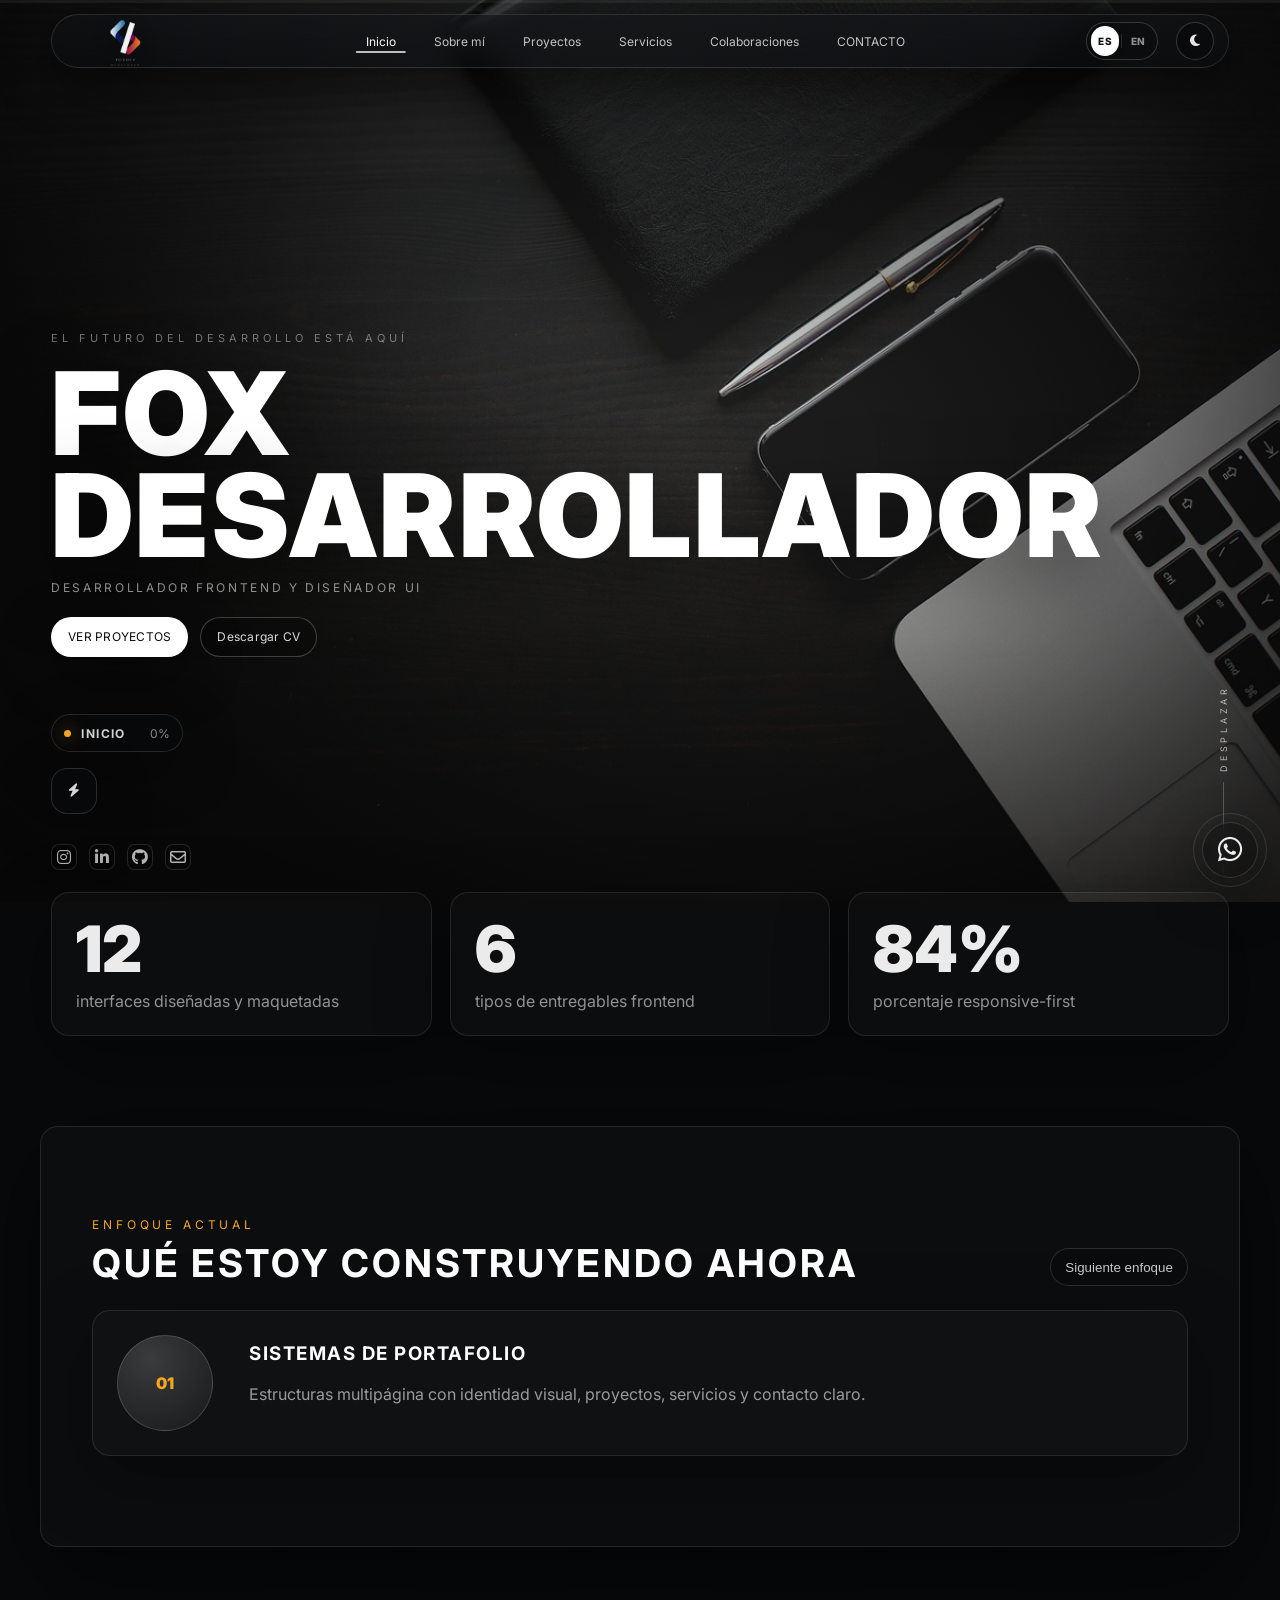
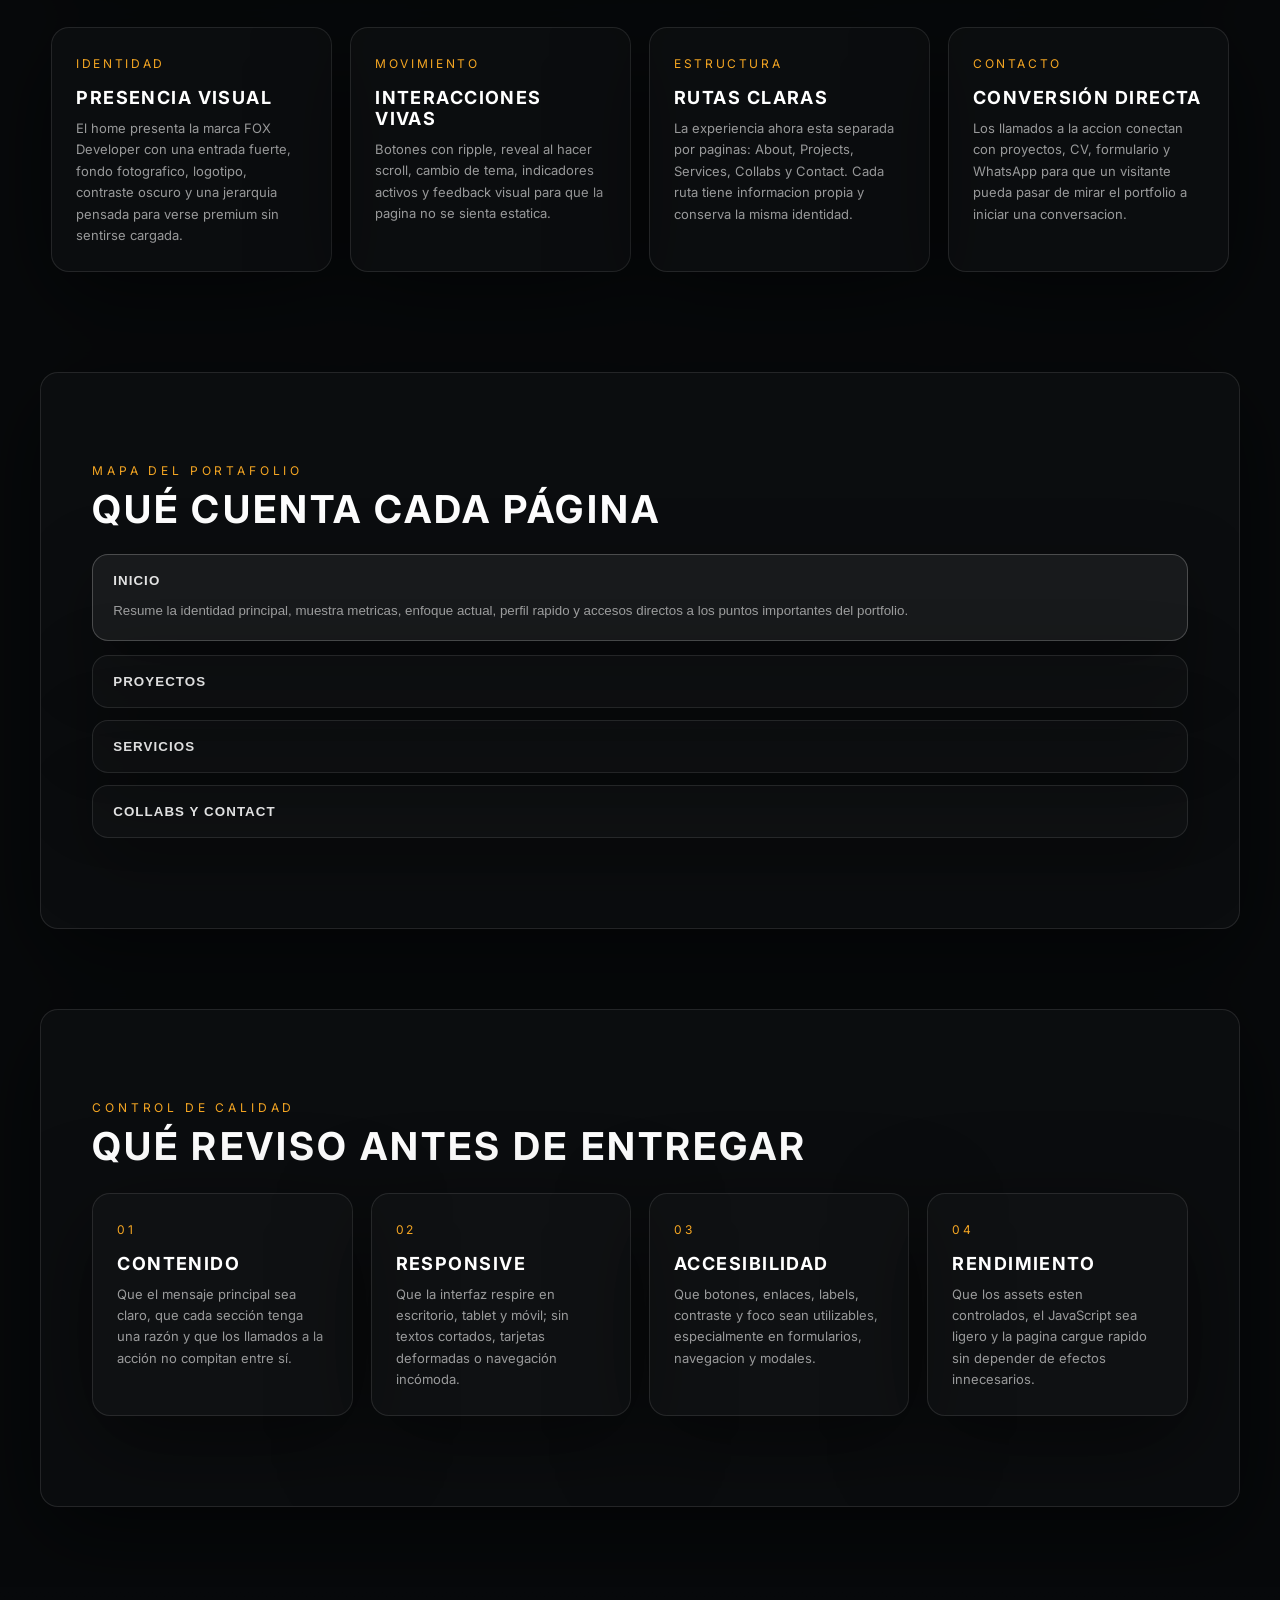
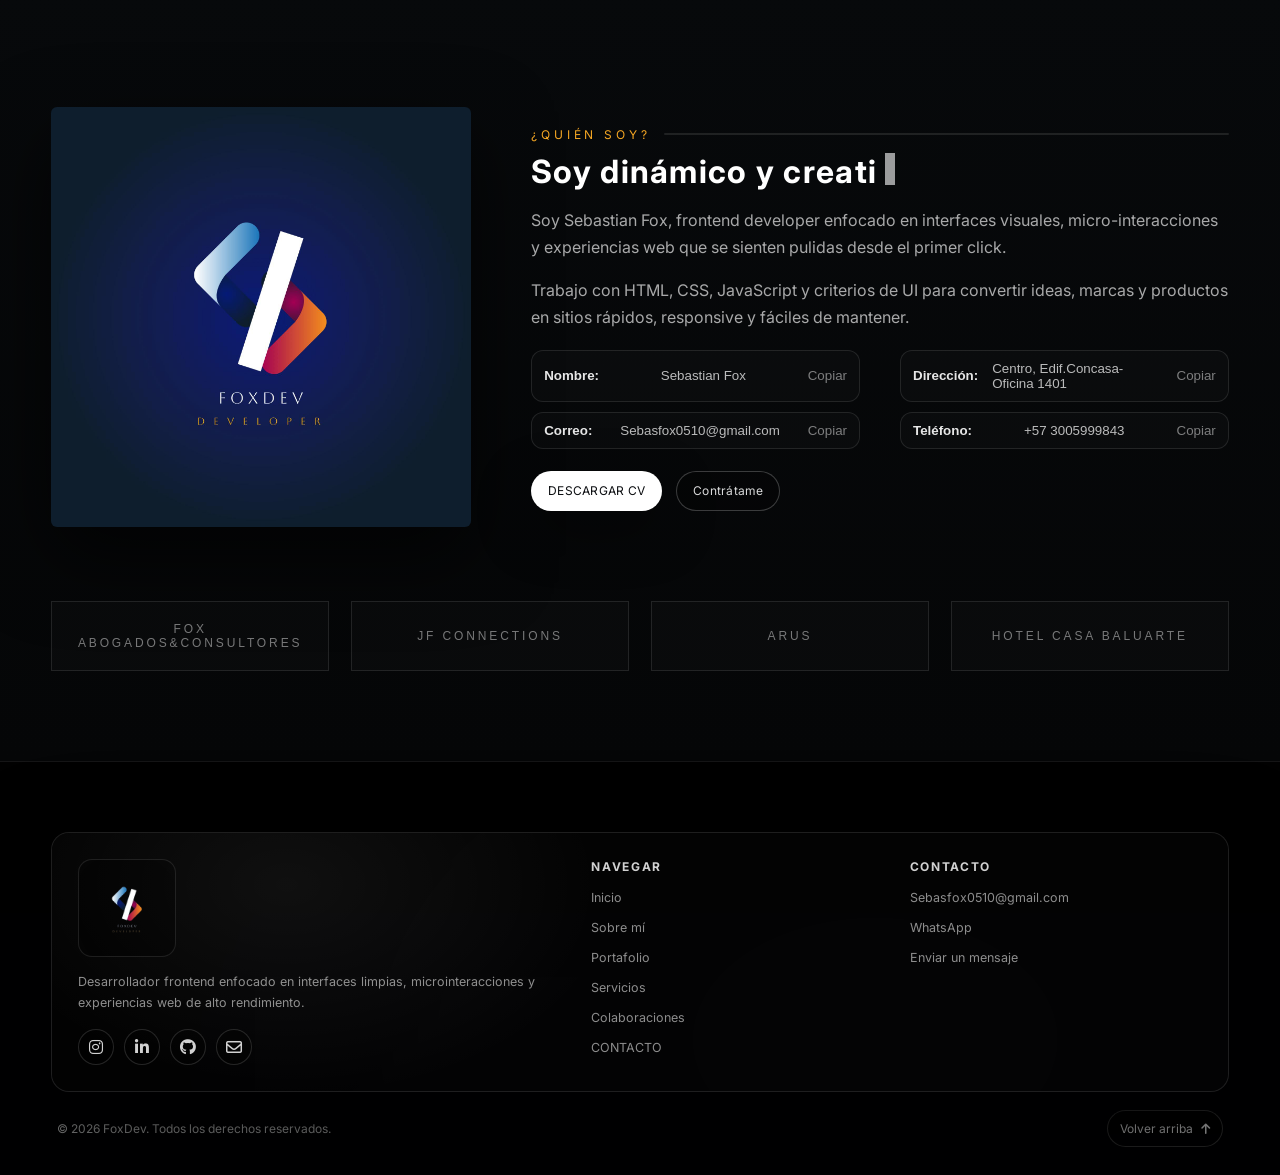
==== index.html @ 4d4f38e9 "Primer commit del proyecto" ====
<!doctype html>
<html lang="es">
<head>
    <meta charset="utf-8">
    <meta name="viewport" content="width=device-width,initial-scale=1">
    <meta name="description" content="Portafolio frontend de FOX Developer con diseño UI, microinteracciones y experiencias web.">
    <meta property="og:title" content="FOX DEVELOPER">
    <meta property="og:description" content="Desarrollador frontend y diseñador UI.">
    <meta property="og:type" content="website">
    <meta property="og:image" content="assets/img/foxDev.jpeg">
    <meta name="twitter:card" content="summary_large_image">
    <title>FOX DEVELOPER | Home</title>
    <link rel="icon" type="image/jpg" href="assets/img/foxDev.jpeg">
    <link rel="preconnect" href="https://fonts.googleapis.com">
    <link rel="preconnect" href="https://fonts.gstatic.com" crossorigin>
    <link href="https://fonts.googleapis.com/css2?family=Inter:wght@300;400;500;600;700;800;900&display=swap" rel="stylesheet">
    <link rel="stylesheet" href="https://cdnjs.cloudflare.com/ajax/libs/font-awesome/6.5.0/css/all.min.css">
    <link rel="stylesheet" href="assets/css/main.css">
    <script src="assets/js/i18n.js" defer></script>
    <script src="assets/js/main.js" defer></script>
</head>
<body>
    <div class="app" id="top">
        <div class="hero-bg" aria-hidden="true"></div>

        <header class="topbar">
            <div class="nav-pill">
                <div class="logo">
                    <a href="index.html">
                        <img src="assets/img/logoFox.png" alt="FOXDEV Logo" class="logo-img dark-logo">
                        <img src="assets/img/logoFox.png" alt="FOXDEV Logo Light" class="logo-img light-logo">
                    </a>
                    
                </div>
                <nav class="nav">
                    <a class="nav-link is-active" href="index.html" data-section="home">Home</a>
                    <a class="nav-link" href="about.html" data-section="about">About</a>
                    <a class="nav-link" href="projects.html" data-section="projects">Projects</a>
                    <a class="nav-link" href="services.html" data-section="services">Services</a>
                    <a class="nav-link" href="collabs.html" data-section="collaboration">Collabs</a>
                    <a class="nav-link" href="contact.html" data-section="contact">Contact</a>
                    <span class="nav-underline" aria-hidden="true"></span>
                </nav>
                <button class="theme-btn" id="themeBtn" aria-label="Cambiar tema" title="Cambiar tema">
                    <i class="fa-solid fa-moon"></i>
                </button>
            </div>
        </header>

        <main class="hero" id="home">
            <div class="hero-content">
                <div class="kicker">THE FUTURE OF DEVELOPMENT IS HERE</div>
                <h1 class="headline">
                    <span class="headline word1">FOX</span>
                    <span class="headline word2">DEVELOPER</span>
                </h1>
                <div class="subline">FRONTEND DEVELOPER &amp; UI DESIGNER</div>
                <div class="cta-row">
                    <a class="btn btn-primary" href="projects.html" id="viewProjectsBtn">View Projects</a>
                    <a class="btn btn-ghost" href="assets/CV.pdf" id="downloadResumeBtn" download>Download Resume</a>
                </div>
            </div>
            <nav class="bottom-left SocialLinks SocialLinks--compact" aria-label="Social links">
                <a class="icon-btn SocialLinks-item" href="https://www.instagram.com/foxdeveloper_?igsh=M21qdjg2MnJ4czg1&amp;utm_source=qr" target="_blank" rel="noopener noreferrer" aria-label="Instagram" title="Instagram"><i class="fa-brands fa-instagram" aria-hidden="true"></i></a>
                <a class="icon-btn SocialLinks-item" href="https://www.linkedin.com/in/sebastian-fox-644816232" target="_blank" rel="noopener noreferrer" aria-label="LinkedIn" title="LinkedIn"><i class="fa-brands fa-linkedin-in" aria-hidden="true"></i></a>
                <a class="icon-btn SocialLinks-item" href="https://github.com/sebastianFox05" target="_blank" rel="noopener noreferrer" aria-label="GitHub" title="GitHub"><i class="fa-brands fa-github" aria-hidden="true"></i></a>
                <a class="icon-btn SocialLinks-item" href="mailto:Sebasfox0510@gmail.com" aria-label="Correo" title="Correo"><i class="fa-regular fa-envelope" aria-hidden="true"></i></a>
            </nav>
            <div class="scroll-indicator" aria-hidden="true">
                <div class="scroll-text">SCROLL</div>
                <div class="scroll-line"></div>
            </div>
        </main>

        <section class="metrics-strip" data-reveal>
            <article class="metric-card"><span class="metric-value" data-count="12">0</span><p>interfaces diseñadas y maquetadas</p></article>
            <article class="metric-card"><span class="metric-value" data-count="6">0</span><p>tipos de entregables frontend</p></article>
            <article class="metric-card"><span class="metric-value" data-count="100">0</span><p>porcentaje responsive-first</p></article>
        </section>

        <section class="portfolio-panel" data-reveal>
            <div class="panel-head">
                <div><div class="panel-kicker">CURRENT FOCUS</div><h2 class="panel-title">Que estoy construyendo ahora</h2></div>
                <button class="panel-btn" type="button" id="focusNext">Next focus</button>
            </div>
            <div class="focus-board" id="focusBoard">
                <div class="focus-orb"><span id="focusNumber">01</span></div>
                <div>
                    <h3 id="focusTitle">Portfolio systems</h3>
                    <p id="focusText">Estructuras multipagina con identidad visual, proyectos, servicios y contacto claro.</p>
                </div>
            </div>
        </section>

        <section class="info-grid" data-reveal>
            <article class="info-card"><span>Identity</span><h2>Presencia visual</h2><p>El home presenta la marca FOX Developer con una entrada fuerte, fondo fotografico, logotipo, contraste oscuro y una jerarquia pensada para verse premium sin sentirse cargada.</p></article>
            <article class="info-card"><span>Motion</span><h2>Interacciones vivas</h2><p>Botones con ripple, reveal al hacer scroll, cambio de tema, indicadores activos y feedback visual para que la pagina no se sienta estatica.</p></article>
            <article class="info-card"><span>Structure</span><h2>Rutas claras</h2><p>La experiencia ahora esta separada por paginas: About, Projects, Services, Collabs y Contact. Cada ruta tiene informacion propia y conserva la misma identidad.</p></article>
            <article class="info-card"><span>Contact</span><h2>Conversion directa</h2><p>Los llamados a la accion conectan con proyectos, CV, formulario y WhatsApp para que un visitante pueda pasar de mirar el portfolio a iniciar una conversacion.</p></article>
        </section>

        <section class="portfolio-panel" data-reveal>
            <div class="panel-head">
                <div><div class="panel-kicker">PORTFOLIO MAP</div><h2 class="panel-title">Que cuenta cada pagina</h2></div>
            </div>
            <div class="faq-list">
                <button class="faq-item active" type="button"><span>Home</span><p>Resume la identidad principal, muestra metricas, enfoque actual, perfil rapido y accesos directos a los puntos importantes del portfolio.</p></button>
                <button class="faq-item" type="button"><span>Projects</span><p>Presenta el carrusel visual, filtros por tipo de proyecto y una lectura mas clara de como se piensa cada caso desde UX, codigo y salida a produccion.</p></button>
                <button class="faq-item" type="button"><span>Services</span><p>Explica lo que se puede contratar, incluye un estimador interactivo y divide los servicios en paquetes para aterrizar el alcance.</p></button>
                <button class="faq-item" type="button"><span>Collabs y Contact</span><p>Ordena las formas de colaborar, muestra demos interactivas y facilita enviar un mensaje con contexto suficiente para arrancar.</p></button>
            </div>
        </section>

        <section class="portfolio-panel" data-reveal>
            <div class="panel-head">
                <div><div class="panel-kicker">QUALITY CHECK</div><h2 class="panel-title">Que reviso antes de entregar</h2></div>
            </div>
            <div class="info-grid">
                <article class="info-card"><span>01</span><h2>Contenido</h2><p>Que el mensaje principal sea claro, que cada seccion tenga una razon y que los llamados a la accion no compitan entre si.</p></article>
                <article class="info-card"><span>02</span><h2>Responsive</h2><p>Que la interfaz respire en escritorio, tablet y movil; sin textos cortados, tarjetas deformadas o navegacion incomoda.</p></article>
                <article class="info-card"><span>03</span><h2>Accesibilidad</h2><p>Que botones, enlaces, labels, contraste y foco sean utilizables, especialmente en formularios, navegacion y modales.</p></article>
                <article class="info-card"><span>04</span><h2>Performance</h2><p>Que los assets esten controlados, el JavaScript sea ligero y la pagina cargue rapido sin depender de efectos innecesarios.</p></article>
            </div>
        </section>

        <section class="about-section" id="about" data-reveal>
            <div class="about-wrapper">
                <div class="about-image" id="aboutTilt" data-reveal>
                    <img src="assets/img/foxDev.jpeg" alt="Profile">
                    <div class="about-glow" aria-hidden="true"></div>
                </div>
                <div class="about-content" data-reveal>
                    <div class="about-kicker">
                        WHO AM I?
                        <span class="about-progress" aria-hidden="true"></span>
                    </div>
                    <h2 class="about-title" data-type="I am Dynamic and Creative">I am Dynamic and Creative</h2>
                    <p>Soy Sebastian Fox, frontend developer enfocado en interfaces visuales, micro-interacciones y experiencias web que se sienten pulidas desde el primer click.</p>
                    <p>Trabajo con HTML, CSS, JavaScript y criterios de UI para convertir ideas, marcas y productos en sitios rapidos, responsive y faciles de mantener.</p>
                    <div class="about-data">
                        <button class="data-chip" type="button" data-copy="Sebastian Fox" aria-label="Copy Name"><strong>Name:</strong> Sebastian Fox <span class="chip-ico">copy</span></button>
                        <button class="data-chip" type="button" data-copy="Centro, Edif.Concasa-Oficina 1401" aria-label="Copy Address"><strong>Address:</strong> Centro, Edif.Concasa-Oficina 1401 <span class="chip-ico">copy</span></button>
                        <button class="data-chip" type="button" data-copy="Sebasfox0510@gmail.com" aria-label="Copy Email"><strong>Email:</strong> Sebasfox0510@gmail.com <span class="chip-ico">copy</span></button>
                        <button class="data-chip" type="button" data-copy="+57 3005999843" aria-label="Copy Phone"><strong>Phone:</strong> +57 3005999843 <span class="chip-ico">copy</span></button>
                    </div>
                    <div class="about-buttons">
                        <a class="btn btn-primary" href="assets/CV.pdf" id="downloadCvBtn">DOWNLOAD CV</a>
                        <a class="btn btn-ghost" href="contact.html" id="hireMeBtn">HIRE ME</a>
                    </div>
                </div>
            </div>
            <div class="about-brands" data-reveal>
                <button class="brand" type="button" data-brand="FOX ABOGADOS&CONSULTORES">FOX <br>ABOGADOS&CONSULTORES</button>
                <button class="brand" type="button" data-brand="JF CONNECTIONS">JF CONNECTIONS</button>
                <button class="brand" type="button" data-brand="ARUS">ARUS</button>
                <button class="brand" type="button" data-brand="HOTEL CASA BALUARTE">HOTEL CASA BALUARTE</button>
            </div>
        </section>

        <div class="toast" id="toast" role="status" aria-live="polite"></div>
    </div>

    <a href="https://wa.me/573005999843?text=Hola%20FoxDev%2C%20quiero%20cotizar%20un%20proyecto." class="wa-float" target="_blank" rel="noopener noreferrer" aria-label="Chatear por WhatsApp" title="WhatsApp" id="waFloat">
        <span class="wa-ping" aria-hidden="true"></span>
        <span class="wa-tooltip" role="tooltip">Escribenos en WhatsApp</span>
        <i class="fa-brands fa-whatsapp" aria-hidden="true"></i>
    </a>

    <footer class="ft" id="footer">
        <div class="ft-wrap">
            <div class="ft-top">
                <div class="ft-brand">
                    <div class="ft-logo ft-logo-foxdev">
                        <img src="assets/img/logoFox.png" alt="FOXDEV Logo" draggable="false">
                    </div>
                    <p class="ft-desc">Frontend developer focused on clean UI, micro-interactions, and performant web experiences.</p>
                    <div class="ft-social SocialLinks" aria-label="Social links">
                        <a class="ft-ic SocialLinks-item" href="https://www.instagram.com/foxdeveloper_?igsh=M21qdjg2MnJ4czg1&amp;utm_source=qr" target="_blank" rel="noopener noreferrer" aria-label="Instagram" title="Instagram"><i class="fa-brands fa-instagram" aria-hidden="true"></i></a>
                        <a class="ft-ic SocialLinks-item" href="https://www.linkedin.com/in/sebastian-fox-644816232" target="_blank" rel="noopener noreferrer" aria-label="LinkedIn" title="LinkedIn"><i class="fa-brands fa-linkedin-in" aria-hidden="true"></i></a>
                        <a class="ft-ic SocialLinks-item" href="https://github.com/sebastianFox05" target="_blank" rel="noopener noreferrer" aria-label="GitHub" title="GitHub"><i class="fa-brands fa-github" aria-hidden="true"></i></a>
                        <a class="ft-ic SocialLinks-item" href="mailto:Sebasfox0510@gmail.com" aria-label="Correo" title="Correo"><i class="fa-regular fa-envelope" aria-hidden="true"></i></a>
                    </div>
                </div>
                <div class="ft-col">
                    <h4 class="ft-title">Navigate</h4>
                    <ul class="ft-links">
                        <li><a href="index.html">Home</a></li>
                        <li><a href="about.html">About</a></li>
                        <li><a href="projects.html">Portfolio</a></li>
                        <li><a href="services.html">Services</a></li>
                        <li><a href="collabs.html">Collabs</a></li>
                        <li><a href="contact.html">Contact</a></li>
                    </ul>
                </div>
                <div class="ft-col">
                    <h4 class="ft-title">Contact</h4>
                    <ul class="ft-links">
                        <li><a href="mailto:Sebasfox0510@gmail.com">Sebasfox0510@gmail.com</a></li>
                        <li><a href="https://wa.me/573005999843" target="_blank" rel="noopener noreferrer">WhatsApp</a></li>
                        <li><a href="contact.html">Send a message</a></li>
                    </ul>
                </div>
            </div>
            <div class="ft-bottom">
                <span class="ft-copy">&copy; <span id="ftYear"></span> FoxDev. All rights reserved.</span>
                <a class="ft-toplink" href="#home" aria-label="Back to top">Back to top <i class="fa-solid fa-arrow-up"></i></a>
            </div>
        </div>
    </footer>
</body>
</html>
---- assets/css/main.css ----
:root {
    --bg: #07090b;
    --panel: rgba(18, 20, 24, 0.55);
    --panel2: rgba(10, 12, 14, 0.55);
    --text: #ffffff;
    --muted: rgba(255, 255, 255, .70);
    --muted2: rgba(255, 255, 255, .55);
    --stroke: rgba(255, 255, 255, .12);
    --stroke2: rgba(255, 255, 255, .18);

    --btn: #ffffff;
    --btnText: #0b0d10;

    --radiusPill: 999px;
    --shadow: 0 18px 50px rgba(0, 0, 0, .55);

    --heroPadX: clamp(22px, 4vw, 56px);
}

* {
    box-sizing: border-box;
}

html,
body {
    height: 100%;
}

body {
    margin: 0;
    font-family: "Inter", system-ui, -apple-system, Segoe UI, Roboto, Arial, sans-serif;
    color: var(--text);
    background: var(--bg);
    overflow-x: hidden;

    /* Dibujamos un punto blanco con un aro exterior semi-transparente */
    cursor: url('data:image/svg+xml;utf8,<svg xmlns="http://www.w3.org/2000/svg" width="24" height="24" viewBox="0 0 24 24" fill="none" stroke="%23ffffff" stroke-width="2" stroke-linecap="round" stroke-linejoin="round"><path d="M3 3l7.07 16.97 2.51-7.39 7.39-2.51L3 3z"></path><path d="M13 13l6 6"></path></svg>') 3 3, auto;
}

.app {
    min-height: 100vh;
    position: relative;
}

/* Fondo estilo escritorio (sin depender de imagen real) */
.hero-bg {
    position: fixed;
    inset: 0;
    z-index: -3;
    background:
        radial-gradient(1200px 700px at 65% 35%, rgba(255, 255, 255, .10), transparent 55%),
        radial-gradient(900px 600px at 35% 40%, rgba(255, 255, 255, .07), transparent 60%),
        linear-gradient(180deg, #050607 0%, #06080a 30%, #040506 100%);
}

/* Sombra y viñeta */
.hero-bg::after {
    content: "";
    position: absolute;
    inset: -2px;
    background:
        radial-gradient(900px 700px at 60% 50%, transparent 10%, rgba(0, 0, 0, .55) 75%),
        radial-gradient(1200px 800px at 50% 50%, rgba(0, 0, 0, .10), rgba(0, 0, 0, .70)),
        url("../img/fonfoOfi.jpg") no-repeat center center/cover;
    pointer-events: none;
    z-index: -1;
}

/* Barra superior */
.topbar {
    position: sticky;
    top: 0;
    z-index: 50;
    padding: 14px var(--heroPadX);
}

/* Pill nav */
.nav-pill {
    height: 54px;
    display: flex;
    align-items: center;
    justify-content: space-between;
    gap: 18px;
    padding: 8px 14px;
    border-radius: var(--radiusPill);
    background: linear-gradient(180deg, var(--panel) 0%, var(--panel2) 100%);
    border: 1px solid var(--stroke);
    box-shadow: var(--shadow);
    backdrop-filter: blur(14px);
}

.logo {
    font-weight: 700;
    letter-spacing: .16em;
    font-size: 12px;
    opacity: .95;
    padding: 0 12px;
}

.nav {
    position: relative;
    display: flex;
    gap: 18px;
    align-items: center;
    justify-content: center;
    flex: 1;
    min-width: 0;
}

.nav-link {
    position: relative;
    font-size: 12px;
    color: rgba(255, 255, 255, .75);
    text-decoration: none;
    padding: 10px 10px;
    border-radius: 10px;
    transition: color .2s ease, background .2s ease, transform .2s ease;
    outline: none;
    white-space: nowrap;
}

.nav-link:hover {
    color: rgba(255, 255, 255, .95);
    background: rgba(255, 255, 255, .06);
}

.nav-link:focus-visible {
    box-shadow: 0 0 0 3px rgba(255, 255, 255, .14);
    color: rgba(255, 255, 255, .98);
}

.nav-link.is-active {
    color: rgba(255, 255, 255, .98);
}

.nav-underline {
    position: absolute;
    bottom: 6px;
    height: 2px;
    width: 40px;
    left: 0;
    border-radius: 999px;
    background: rgba(255, 255, 255, .85);
    opacity: 0;
    transition: transform .28s ease, width .28s ease, opacity .28s ease;
    pointer-events: none;
}

/* Botón tema */
.theme-btn {
    height: 38px;
    width: 38px;
    border-radius: 999px;
    border: 1px solid var(--stroke2);
    background: rgba(0, 0, 0, .25);
    color: rgba(255, 255, 255, .9);
    display: grid;
    place-items: center;
    cursor: pointer;
    transition: transform .18s ease, background .18s ease, border-color .18s ease;
}

.theme-btn:hover {
    transform: translateY(-1px);
    background: rgba(255, 255, 255, .06);
    border-color: rgba(255, 255, 255, .24);
}

.theme-btn:active {
    transform: translateY(0);
}

/* Language switch: SUIT CSS component */
.LanguageSwitch {
    width: 4.5rem;
    min-width: 4.5rem;
    height: 2.375rem;
    display: flex;
    align-items: center;
    justify-content: center;
    gap: .125rem;
    padding: .1875rem;
    border: 1px solid var(--stroke2);
    border-radius: var(--radiusPill);
    background: var(--panel2);
}

.LanguageSwitch-option {
    min-width: 1.75rem;
    height: 1.875rem;
    display: grid;
    place-items: center;
    padding: 0;
    border: 0;
    border-radius: var(--radiusPill);
    color: var(--muted2);
    background: transparent;
    font: inherit;
    font-size: .625rem;
    font-weight: 800;
    letter-spacing: .04em;
    cursor: pointer;
    transition: color .18s ease, background-color .18s ease, transform .18s ease;
}

.LanguageSwitch-option:hover {
    color: var(--text);
}

.LanguageSwitch-option:focus-visible {
    outline: .1875rem solid var(--stroke2);
    outline-offset: .125rem;
}

.LanguageSwitch-option:active {
    transform: scale(.94);
}

.LanguageSwitch-option.is-active {
    color: var(--btnText);
    background: var(--btn);
}

.LanguageSwitch-divider {
    width: 1px;
    height: .875rem;
    background: var(--stroke);
}

/* HERO */
.hero {
    position: relative;
    min-height: calc(100vh - 90px);
    display: flex;
    align-items: center;
    padding: 28px var(--heroPadX) 60px;
}

.hero-content {
    max-width: 860px;
    padding-top: 46px;
}

.kicker {
    font-size: 11px;
    letter-spacing: .42em;
    color: rgba(255, 255, 255, .42);
    margin-bottom: 18px;
    text-transform: uppercase;
    animation: trackingExpand 1.5s cubic-bezier(0.215, 0.610, 0.355, 1.000) forwards;
}
@keyframes trackingExpand {
    0% { letter-spacing: -0.2em; opacity: 0; }
    40% { opacity: 0.6; }
    100% { letter-spacing: 4px; opacity: 1; } /* Vuelve al letter-spacing original que tenías */
}


.headline {
    margin: 0;
    font-weight: 900;
    line-height: .88;
    letter-spacing: .02em;
    text-transform: uppercase;
    font-size: clamp(56px, 9vw, 118px);
    text-shadow: 0 22px 70px rgba(0, 0, 0, .55);
}

.headline span {
    display: block;
}

.subline {
    margin-top: 14px;
    font-size: 12px;
    letter-spacing: .22em;
    color: rgba(255, 255, 255, .55);
    text-transform: uppercase;
}

.cta-row {
    margin-top: 22px;
    display: flex;
    gap: 12px;
    flex-wrap: wrap;
}

/* Botones */
.btn {
    position: relative;
    display: inline-flex;
    align-items: center;
    justify-content: center;
    gap: 10px;
    height: 40px;
    padding: 0 16px;
    border-radius: 999px;
    text-decoration: none;
    font-size: 12px;
    letter-spacing: .02em;
    user-select: none;
    overflow: hidden;
    border: 1px solid transparent;
    transform: translateZ(0);
}

.btn-primary {
    background: var(--btn);
    color: var(--btnText);
    box-shadow: 0 18px 55px rgba(0, 0, 0, .45);
}

.btn-ghost {
    background: rgba(0, 0, 0, .15);
    color: rgba(255, 255, 255, .85);
    border-color: rgba(255, 255, 255, .22);
}

.btn:hover {
    transform: translateY(-1px);
}

.btn:active {
    transform: translateY(0px);
}

.btn:focus-visible {
    outline: none;
    box-shadow: 0 0 0 3px rgba(255, 255, 255, .14);
}

/* Ripple */
.ripple {
    position: absolute;
    border-radius: 999px;
    transform: translate(-50%, -50%);
    pointer-events: none;
    opacity: .22;
    background: currentColor;
    filter: blur(.2px);
    animation: ripple .55s ease-out forwards;
}

@keyframes ripple {
    from {
        width: 0;
        height: 0;
        opacity: .22;
    }

    to {
        width: 440px;
        height: 440px;
        opacity: 0;
    }
}

/* Bottom-left icons */
.bottom-left {
    position: absolute;
    left: var(--heroPadX);
    bottom: 22px;
    display: flex;
    gap: 14px;
    align-items: center;
    opacity: .95;
}

.icon-btn {
    width: 26px;
    height: 26px;
    border-radius: 8px;
    border: 1px solid rgba(255, 255, 255, .14);
    background: rgba(0, 0, 0, .18);
    color: rgba(255, 255, 255, .75);
    display: grid;
    place-items: center;
    cursor: pointer;
    transition: transform .18s ease, background .18s ease, color .18s ease, border-color .18s ease;
}

.icon-btn:hover {
    transform: translateY(-1px);
    background: rgba(255, 255, 255, .05);
    color: rgba(255, 255, 255, .9);
    border-color: rgba(255, 255, 255, .22);
}

.icon-btn:active {
    transform: translateY(0);
}

.icon-btn:focus-visible {
    outline: none;
    box-shadow: 0 0 0 3px rgba(255, 255, 255, .12);
}

/* Shared social links: SUIT CSS component */
.SocialLinks {
    display: flex;
    align-items: center;
    flex-wrap: wrap;
    gap: .625rem;
}

.SocialLinks-item {
    flex: 0 0 auto;
    text-decoration: none;
}

.SocialLinks-item:focus-visible {
    outline: .1875rem solid var(--stroke2);
    outline-offset: .1875rem;
}

.SocialLinks--compact {
    gap: .75rem;
}

/* Scroll indicator right */
.scroll-indicator {
    position: absolute;
    right: var(--heroPadX);
    bottom: 18px;
    display: flex;
    flex-direction: column;
    align-items: center;
    gap: 10px;
    opacity: .65;
}

.scroll-text {
    writing-mode: vertical-rl;
    transform: rotate(180deg);
    letter-spacing: .42em;
    font-size: 9px;
}

.scroll-line {
    width: 1px;
    height: 92px;
    background: rgba(255, 255, 255, .35);
    position: relative;
    overflow: hidden;
    border-radius: 2px;
}

.scroll-line::after {
    content: "";
    position: absolute;
    left: 0;
    top: -30px;
    width: 1px;
    height: 30px;
    background: rgba(255, 255, 255, .85);
    animation: scrollPulse 1.4s ease-in-out infinite;
}

@keyframes scrollPulse {
    0% {
        transform: translateY(0);
        opacity: 0;
    }

    25% {
        opacity: .95;
    }

    100% {
        transform: translateY(140px);
        opacity: 0;
    }
}

/* Secciones */
.section {
    padding: 92px var(--heroPadX);
    border-top: 1px solid rgba(255, 255, 255, .06);
    background: rgba(0, 0, 0, .12);
    backdrop-filter: blur(6px);
}

.section-inner {
    max-width: 900px;
}

.section h2 {
    margin: 0 0 10px;
    letter-spacing: .08em;
    text-transform: uppercase;
    font-size: 18px;
}

.section p {
    margin: 0;
    color: rgba(255, 255, 255, .68);
    line-height: 1.6;
    max-width: 70ch;
}

/* Toast */
.toast {
    position: fixed;
    left: 50%;
    bottom: 20px;
    transform: translateX(-50%);
    background: rgba(10, 12, 14, .75);
    border: 1px solid rgba(255, 255, 255, .14);
    color: rgba(255, 255, 255, .88);
    padding: 10px 12px;
    border-radius: 12px;
    backdrop-filter: blur(12px);
    box-shadow: 0 18px 50px rgba(0, 0, 0, .55);
    font-size: 12px;
    opacity: 0;
    pointer-events: none;
    transition: opacity .2s ease, transform .2s ease;
}

.toast.show {
    opacity: 1;
    transform: translateX(-50%) translateY(-6px);
}

/* Tema claro (toggle) */
body.light {
    --bg: #e9edf3;
    --panel: rgba(255, 255, 255, .65);
    --panel2: rgba(255, 255, 255, .45);
    --text: #0b0d10;
    --muted: rgba(0, 0, 0, .68);
    --muted2: rgba(0, 0, 0, .52);
    --stroke: rgba(0, 0, 0, .10);
    --stroke2: rgba(0, 0, 0, .14);
    --btn: #0b0d10;
    --btnText: #ffffff;
}

body.light .hero-bg {
    background:
        radial-gradient(1200px 700px at 65% 35%, rgba(0, 0, 0, .08), transparent 55%),
        radial-gradient(900px 600px at 35% 40%, rgba(0, 0, 0, .06), transparent 60%),
        linear-gradient(180deg, #f4f7fb 0%, #e9edf3 35%, #e7ebf2 100%);
}

body.light .kicker{
    color: #010101;
}

body.light .subline {
    color: #686666;
}

body.light .scroll-line {
    background: rgba(20, 19, 19, 0.85);
}

body.light .hero-bg::after {
    background:
        radial-gradient(900px 700px at 60% 50%, transparent 10%, rgba(255, 255, 255, .35) 75%),
        radial-gradient(1200px 800px at 50% 50%, rgba(255, 255, 255, .05), rgba(255, 255, 255, .0));
}

/* ===== NAV - Light Mode Fix ===== */
body.light .nav-pill {
    background: linear-gradient(180deg, rgba(255, 255, 255, .75) 0%, rgba(255, 255, 255, .55) 100%);
    border-color: rgba(0, 0, 0, .10);
}

body.light .logo {
    color: rgba(0, 0, 0, .85);
}

body.light .nav-link {
    color: rgba(0, 0, 0, .65);
}

body.light .nav-link:hover {
    color: rgba(0, 0, 0, .90);
    background: rgba(0, 0, 0, .05);
}

body.light .nav-link:focus-visible {
    box-shadow: 0 0 0 3px rgba(0, 0, 0, .12);
    color: rgba(0, 0, 0, .95);
}

body.light .nav-link.is-active {
    color: rgba(0, 0, 0, .95);
}

/* Resaltado (underline) en modo claro */
body.light .nav-underline {
    background: rgba(0, 0, 0, .85);
    opacity: .85;
}

/* Botón tema en modo claro */
body.light .theme-btn {
    background: rgba(0, 0, 0, .04);
    border-color: rgba(0, 0, 0, .14);
    color: rgba(0, 0, 0, .85);
}

body.light .theme-btn:hover {
    background: rgba(0, 0, 0, .08);
    border-color: rgba(0, 0, 0, .22);
}

/* Responsive */
@media (max-width: 760px) {
    .nav {
        gap: 10px;
    }

    .nav-link {
        padding: 10px 8px;
        font-size: 11px;
    }

    .headline {
        font-size: clamp(52px, 14vw, 92px);
    }
}

@media (max-width: 560px) {
    .nav-pill {
        gap: 10px;
    }

    .nav {
        justify-content: flex-start;
        overflow-x: auto;
        scrollbar-width: none;
    }

    .nav::-webkit-scrollbar {
        display: none;
    }

    .LanguageSwitch {
        width: 2.375rem;
        min-width: 2.375rem;
        padding: .1875rem;
    }

    .LanguageSwitch-option {
        display: none;
        min-width: 1.875rem;
    }

    .LanguageSwitch-option:not(.is-active) {
        display: grid;
    }

    .LanguageSwitch-divider {
        display: none;
    }
}


.about-section {
    padding: 120px var(--heroPadX) 90px;
    background: linear-gradient(180deg, #07090b 0%, #050607 100%);
}

.about-wrapper {
    display: grid;
    grid-template-columns: 420px 1fr;
    gap: 60px;
    align-items: center;
    max-width: 1200px;
    margin: auto;
}

.about-image {
    position: relative;
}

.about-image img {
    width: 100%;
    border-radius: 6px;
    box-shadow: 0 30px 80px rgba(0, 0, 0, .65);
}

.about-kicker {
    font-size: 12px;
    letter-spacing: .32em;
    color: #f5a623;
    margin-bottom: 10px;
}

.about-content h2 {
    margin: 0 0 16px;
    font-size: 32px;
    letter-spacing: .04em;
}

.about-content p {
    color: rgba(255, 255, 255, .65);
    line-height: 1.7;
    margin-bottom: 10px;
}

.about-data {
    display: grid;
    grid-template-columns: 1fr 1fr;
    gap: 10px 40px;
    margin: 18px 0 22px;
    font-size: 13px;
}

.about-data strong {
    color: rgba(255, 255, 255, .9);
}

.about-buttons {
    display: flex;
    gap: 14px;
}

/* Logos inferiores */
.about-brands {
    display: grid;
    grid-template-columns: repeat(4, 1fr);
    gap: 22px;
    max-width: 1200px;
    margin: 70px auto 0;
}

.about-brands .brand {
    height: 70px;
    border: 1px solid rgba(255, 255, 255, .1);
    display: grid;
    place-items: center;
    font-size: 12px;
    letter-spacing: .24em;
    color: rgba(255, 255, 255, .45);
    background: rgba(255, 255, 255, .02);
}

/* Responsive */
@media(max-width: 960px) {
    .about-wrapper {
        grid-template-columns: 1fr;
        text-align: center;
    }

    .about-data {
        grid-template-columns: 1fr;
    }

    .about-buttons {
        justify-content: center;
    }

    .about-brands{
        grid-template-columns: 1fr;
    }
}

/* ===== Interactividad About ===== */
[data-reveal] {
    opacity: 0;
    transform: translateY(18px);
    transition: opacity .6s ease, transform .6s ease;
}

[data-reveal].in {
    opacity: 1;
    transform: translateY(0);
}

.about-image {
    position: relative;
    transform-style: preserve-3d;
    will-change: transform;
}

.about-glow {
    position: absolute;
    inset: -18px;
    border-radius: 10px;
    background: radial-gradient(600px 320px at 50% 35%, rgba(255, 255, 255, .10), transparent 65%);
    opacity: 0;
    transition: opacity .25s ease;
    pointer-events: none;
}

.about-image:hover .about-glow {
    opacity: 1;
}

.about-kicker {
    display: flex;
    align-items: center;
    gap: 14px;
}

.about-progress {
    flex: 1;
    height: 2px;
    border-radius: 999px;
    background: rgba(255, 255, 255, .10);
    overflow: hidden;
    position: relative;
}

.about-progress::after {
    content: "";
    position: absolute;
    left: 0;
    top: 0;
    bottom: 0;
    width: var(--aboutProg, 0%);
    background: rgba(245, 166, 35, .95);
    border-radius: 999px;
    transition: width .12s linear;
}

/* Typewriter caret (solo visible mientras escribe) */
.about-title.typing::after {
    content: "";
    display: inline-block;
    width: 10px;
    height: 1em;
    margin-left: 8px;
    vertical-align: -2px;
    background: rgba(255, 255, 255, .6);
    animation: caret 0.9s steps(1) infinite;
}

@keyframes caret {
    50% {
        opacity: 0;
    }
}

/* Chips copiables */
.data-chip {
    width: 100%;
    text-align: left;
    border: 1px solid rgba(255, 255, 255, .10);
    background: rgba(255, 255, 255, .02);
    color: rgba(255, 255, 255, .72);
    padding: 10px 12px;
    border-radius: 12px;
    cursor: pointer;
    display: flex;
    align-items: center;
    justify-content: space-between;
    gap: 14px;
    transition: transform .18s ease, background .18s ease, border-color .18s ease, color .18s ease;
}

.data-chip:hover {
    transform: translateY(-1px);
    background: rgba(255, 255, 255, .05);
    border-color: rgba(255, 255, 255, .18);
    color: rgba(255, 255, 255, .86);
}

.data-chip:active {
    transform: translateY(0);
}

.data-chip:focus-visible {
    outline: none;
    box-shadow: 0 0 0 3px rgba(255, 255, 255, .12);
}

.chip-ico {
    opacity: .65;
}

/* Brands con micro-interacción */
.about-brands .brand {
    height: 70px;
    border: 1px solid rgba(255, 255, 255, .1);
    display: grid;
    place-items: center;
    font-size: 12px;
    letter-spacing: .24em;
    color: rgba(255, 255, 255, .45);
    background: rgba(255, 255, 255, .02);
    cursor: pointer;
    transition: transform .18s ease, border-color .18s ease, background .18s ease, color .18s ease;
}

.about-brands .brand:hover {
    transform: translateY(-2px) scale(1.01);
    border-color: rgba(255, 255, 255, .20);
    background: rgba(255, 255, 255, .05);
    color: rgba(255, 255, 255, .75);
}

.about-brands .brand.active {
    border-color: rgba(245, 166, 35, .6);
    color: rgba(255, 255, 255, .85);
}

/* ===== ABOUT - Light Mode Fix ===== */

body.light .about-section {
    background: linear-gradient(180deg, #f4f7fb 0%, #e9edf3 100%);
}

body.light .about-content h2 {
    color: #0b0d10;
}

body.light .about-content p {
    color: rgba(0, 0, 0, .65);
}

body.light .about-data strong {
    color: rgba(0, 0, 0, .85);
}

body.light .about-kicker {
    color: #d68a12;
}

body.light .data-chip {
    background: rgba(0, 0, 0, .03);
    border-color: rgba(0, 0, 0, .12);
    color: rgba(0, 0, 0, .65);
}

body.light .data-chip:hover {
    background: rgba(0, 0, 0, .06);
    border-color: rgba(0, 0, 0, .2);
    color: rgba(0, 0, 0, .85);
}

body.light .about-brands .brand {
    background: rgba(0, 0, 0, .02);
    border-color: rgba(0, 0, 0, .12);
    color: rgba(0, 0, 0, .55);
}

body.light .about-brands .brand:hover {
    background: rgba(0, 0, 0, .05);
    border-color: rgba(0, 0, 0, .2);
    color: rgba(0, 0, 0, .8);
}

body.light .about-brands .brand.active {
    border-color: rgba(214, 138, 18, .8);
    color: rgba(0, 0, 0, .9);
}

body.light .about-progress {
    background: rgba(0, 0, 0, .15);
}

body.light .about-progress::after {
    background: #d68a12;
}

body.light .about-glow {
    background: radial-gradient(600px 320px at 50% 35%, rgba(0, 0, 0, .12), transparent 65%);
}

body.light .about-image img {
    box-shadow: 0 30px 80px rgba(0, 0, 0, .35);
}

/* ===== Real Logo in Navbar ===== */

.logo {
    display: flex;
    align-items: center;
    gap: 10px;
}

.logo-img {
    height: 95px;
    width: auto;
    display: none;
}

/* Por defecto (modo oscuro) */
.dark-logo {
    display: block;
}

/* En modo claro se cambia automáticamente */
body.light .dark-logo {
    display: none;
}

body.light .light-logo {
    display: block;
}

/* Ajustes finos */
.logo-img {
    filter: drop-shadow(0 4px 10px rgba(0, 0, 0, .45));
}

body.light .logo-img {
    filter: drop-shadow(0 2px 6px rgba(0, 0, 0, .25));
}


/* ===== PORTFOLIO v2 (exact: always 3 images, center overlaps larger) ===== */
.pf2-section {
    padding: 120px var(--heroPadX);
    background: linear-gradient(180deg, rgba(0, 0, 0, 0.842) 0%, rgba(0, 0, 0, 0.783) 100%);
}

.pf2-wrap {
    max-width: 1200px;
    margin: 0 auto;
}

.pf2-stage {
    position: relative;
    border-radius: 22px;
    border: 1px solid rgba(255, 255, 255, .10);
    background: rgba(255, 255, 255, .02);
    box-shadow: 0 30px 90px rgba(0, 0, 0, .60);
    overflow: hidden;
    height: 520px;
}

/* viñeta y oscuridad tipo referencia */
.pf2-stage::after {
    content: "";
    position: absolute;
    inset: 0;
    pointer-events: none;
    background:
        radial-gradient(780px 460px at 50% 50%, rgba(0, 0, 0, .10), rgba(0, 0, 0, .78)),
        linear-gradient(90deg, rgba(0, 0, 0, .62), transparent 26%, transparent 74%, rgba(0, 0, 0, .62));
}

/* contenedor de 3 slots */
.pf2-slots {
    position: absolute;
    inset: 0;
    outline: none;
}

/* tarjeta base */
.pf2-card {
    position: absolute;
    top: 50%;
    width: 270px;
    /* tamaño lateral */
    height: 340px;
    transform: translateY(-50%);
    border-radius: 16px;
    overflow: hidden;
    border: 1px solid rgba(255, 255, 255, .10);
    background: rgba(0, 0, 0, .30);
    box-shadow: 0 20px 70px rgba(0, 0, 0, .55);
    opacity: .70;
    filter: grayscale(.20);
    transition: transform .25s ease, opacity .25s ease, filter .25s ease, left .25s ease, right .25s ease;
    z-index: 1;
    cursor: pointer;
}

.pf2-card img {
    width: 100%;
    height: 100%;
    object-fit: cover;
    display: block;
}

/* posiciones (SIEMPRE 3) */
.pf2-card.is-prev {
    left: 20%;
    transform: translateY(-50%) scale(.92);
    z-index: 2;
}

.pf2-card.is-next {
    right: 20%;
    transform: translateY(-50%) scale(.92);
    z-index: 2;
}

/* CENTRO: superpuesto y más grande */
.pf2-card.is-current {
    left: 50%;
    transform: translate(-50%, -50%) scale(1.18);
    opacity: 1;
    filter: none;
    z-index: 5;
    border-color: rgba(255, 255, 255, .20);
}

/* glow suave detrás del centro (similar al “focus” visual) */
.pf2-card.is-current::after {
    content: "";
    position: absolute;
    inset: -30px;
    background: radial-gradient(320px 220px at 50% 60%, rgba(255, 255, 255, .10), transparent 70%);
    pointer-events: none;
}

/* flechas */
.pf2-arrow {
    position: absolute;
    top: 50%;
    transform: translateY(-50%);
    width: 44px;
    height: 44px;
    border-radius: 999px;
    border: 1px solid rgba(255, 255, 255, .14);
    background: rgba(0, 0, 0, .25);
    color: rgba(255, 255, 255, .85);
    display: grid;
    place-items: center;
    cursor: pointer;
    z-index: 8;
    transition: transform .18s ease, background .18s ease, border-color .18s ease;
}

.pf2-arrow:hover {
    transform: translateY(-50%) scale(1.03);
    background: rgba(255, 255, 255, .06);
    border-color: rgba(255, 255, 255, .22);
}

.pf2-arrow.left {
    left: 16px;
}

.pf2-arrow.right {
    right: 16px;
}

/* dots */
.pf2-dots {
    position: absolute;
    left: 50%;
    bottom: 18px;
    transform: translateX(-50%);
    display: flex;
    gap: 8px;
    z-index: 8;
}

.pf2-dot {
    width: 8px;
    height: 8px;
    border-radius: 999px;
    border: 1px solid rgba(255, 255, 255, .22);
    background: rgba(255, 255, 255, .08);
    opacity: .75;
}

.pf2-dot.active {
    background: rgba(255, 255, 255, .75);
    opacity: 1;
}

/* iconos laterales */
.pf2-side {
    position: absolute;
    left: 14px;
    bottom: 18px;
    display: flex;
    gap: 10px;
    z-index: 8;
    opacity: .9;
}

/* texto abajo */
.pf2-below {
    margin-top: 18px;
    text-align: center;
}

.pf2-title {
    margin: 0;
    letter-spacing: .10em;
    text-transform: uppercase;
    font-weight: 800;
    font-size: clamp(26px, 3.2vw, 38px);
    color: rgba(255, 255, 255, .92);
}

.pf2-subtitle {
    margin-top: 8px;
    font-size: 11px;
    letter-spacing: .22em;
    text-transform: uppercase;
    color: rgba(255, 255, 255, .55);
}

.pf2-cta {
    margin-top: 14px;
    display: inline-flex;
    border-color: rgba(255, 255, 255, .22);
    background: rgba(0, 0, 0, .22);
}

/* Responsive */
@media (max-width: 980px) {
    .pf2-stage {
        height: 520px;
    }

    .pf2-card {
        width: 220px;
        height: 300px;
    }

    .pf2-card.is-prev {
        left: 12%;
    }

    .pf2-card.is-next {
        right: 12%;
    }

    .pf2-card.is-current {
        transform: translate(-50%, -50%) scale(1.12);
    }
}

/* ===== Light mode ===== */
body.light .pf2-section {
    background: linear-gradient(180deg, #f4f7fb 0%, #e9edf3 100%);
}

body.light .pf2-stage {
    background: rgba(0, 0, 0, .02);
    border-color: rgba(0, 0, 0, .10);
    box-shadow: 0 22px 60px rgba(0, 0, 0, .18);
}

body.light .pf2-stage::after {
    background:
        radial-gradient(780px 460px at 50% 50%, rgba(255, 255, 255, .55), rgba(0, 0, 0, .08)),
        linear-gradient(90deg, rgba(255, 255, 255, .70), transparent 26%, transparent 74%, rgba(255, 255, 255, .70));
}

body.light .pf2-title {
    color: rgba(0, 0, 0, .86);
}

body.light .pf2-subtitle {
    color: rgba(0, 0, 0, .55);
}

body.light .pf2-cta {
    background: rgba(255, 255, 255, .75);
    border-color: rgba(0, 0, 0, .14);
    color: rgba(0, 0, 0, .85);
}

body.light .pf2-card {
    background: rgba(0, 0, 0, .02);
    border-color: rgba(0, 0, 0, .10);
    box-shadow: 0 18px 55px rgba(0, 0, 0, .16);
    filter: grayscale(.10);
}

body.light .pf2-card.is-current {
    border-color: rgba(0, 0, 0, .20);
    filter: none;
}

body.light .pf2-arrow {
    background: rgba(255, 255, 255, .75);
    border-color: rgba(0, 0, 0, .12);
    color: rgba(0, 0, 0, .75);
}

body.light .pf2-arrow:hover {
    background: rgba(255, 255, 255, .92);
    border-color: rgba(0, 0, 0, .20);
}

body.light .pf2-dot {
    border-color: rgba(0, 0, 0, .18);
    background: rgba(0, 0, 0, .08);
}

body.light .pf2-dot.active {
    background: rgba(0, 0, 0, .72);
}

/* ===== PF2 MODAL (centrado real + visible completo) ===== */
.pf2-modal {
    position: fixed;
    inset: 0;
    z-index: 999;
    display: none;
    padding: 24px;
}

.pf2-modal.open {
    display: flex;
    align-items: center;
    justify-content: center;
}

.pf2-modal-overlay {
    position: absolute;
    inset: 0;
    background: rgba(0, 0, 0, .55);
    backdrop-filter: blur(6px);
}

.pf2-modal-card {
    position: relative;
    /* (NO absolute, NO top/left) */
    width: min(860px, 100%);
    max-height: calc(100vh - 48px);
    /* siempre cabe */
    border-radius: 22px;
    overflow: hidden;
    background: rgba(10, 12, 14, .92);
    border: 1px solid rgba(255, 255, 255, .14);
    box-shadow: 0 30px 100px rgba(0, 0, 0, .7);
    display: grid;
    grid-template-columns: 1fr .9fr;
    z-index: 1;
    /* encima del overlay */
}

.pf2-modal-close {
    position: absolute;
    top: 10px;
    right: 10px;
    width: 40px;
    height: 40px;
    border-radius: 999px;
    border: 1px solid rgba(255, 255, 255, .16);
    background: rgba(0, 0, 0, .30);
    color: rgba(255, 255, 255, .85);
    cursor: pointer;
    display: grid;
    place-items: center;
    z-index: 2;
}

.pf2-modal-media {
    background: rgba(255, 255, 255, .03);
    min-height: 260px;
}

.pf2-modal-media img {
    width: 100%;
    height: 100%;
    object-fit: cover;
    display: block;
}

/* clave para que “se vea todo”: el cuerpo scrollea, no el modal entero */
.pf2-modal-body {
    padding: 22px;
    overflow: auto;
}

.pf2-modal-title {
    font-size: 18px;
    letter-spacing: .06em;
    color: rgba(255, 255, 255, .92);
    text-transform: uppercase;
}

.pf2-modal-sub {
    margin-top: 6px;
    font-size: 12px;
    color: rgba(255, 255, 255, .55);
}

.pf2-modal-desc {
    margin: 14px 0 18px;
    color: rgba(255, 255, 255, .65);
    line-height: 1.7;
    font-size: 13px;
}

.pf2-modal-actions {
    display: flex;
    gap: 12px;
    flex-wrap: wrap;
}

/* Responsive */
@media (max-width: 980px) {
    .pf2-modal {
        padding: 14px;
    }

    .pf2-modal-card {
        width: min(560px, 100%);
        max-height: calc(100vh - 28px);
        grid-template-columns: 1fr;
    }

    .pf2-modal-media {
        max-height: 45vh;
    }
}

/* Light mode */
body.light .pf2-modal-overlay {
    background: rgba(0, 0, 0, .45);
}

body.light .pf2-modal-card {
    background: rgba(255, 255, 255, .92);
    border-color: rgba(0, 0, 0, .12);
    box-shadow: 0 30px 90px rgba(0, 0, 0, .25);
}

body.light .pf2-modal-close {
    background: rgba(0, 0, 0, .04);
    border-color: rgba(0, 0, 0, .14);
    color: rgba(0, 0, 0, .85);
}

body.light .pf2-modal-title {
    color: rgba(0, 0, 0, .88);
}

body.light .pf2-modal-sub {
    color: rgba(0, 0, 0, .55);
}

body.light .pf2-modal-desc {
    color: rgba(0, 0, 0, .62);
}



/* ===== WhatsApp Floating Button ===== */
.wa-float {
    position: fixed;
    right: 22px;
    bottom: 22px;
    width: 56px;
    height: 56px;
    border-radius: 999px;
    display: grid;
    place-items: center;
    z-index: 1000;

    text-decoration: none;
    border: 1px solid rgba(255, 255, 255, .14);
    background: rgba(0, 0, 0, .28);
    box-shadow: 0 18px 55px rgba(0, 0, 0, .45);
    backdrop-filter: blur(8px);

    transform: translateZ(0);
    transition: transform .18s ease, background .18s ease, border-color .18s ease, box-shadow .18s ease;
}

.wa-float i {
    font-size: 28px;
    color: rgba(255, 255, 255, .92);
}

/* Hover/Focus */
.wa-float:hover,
.wa-float:focus-visible {
    transform: translateY(-2px) scale(1.02);
    background: rgba(255, 255, 255, .06);
    border-color: rgba(255, 255, 255, .22);
    box-shadow: 0 22px 70px rgba(0, 0, 0, .55);
    outline: none;
}

/* Pulse ring */
.wa-ping {
    position: absolute;
    inset: -10px;
    border-radius: 999px;
    border: 1px solid rgba(255, 255, 255, .18);
    opacity: .65;
    animation: waPing 2.2s ease-in-out infinite;
    pointer-events: none;
}

@keyframes waPing {
    0% {
        transform: scale(.90);
        opacity: .60;
    }

    55% {
        transform: scale(1.12);
        opacity: .15;
    }

    100% {
        transform: scale(1.25);
        opacity: 0;
    }
}

/* Tooltip */
.wa-tooltip {
    position: absolute;
    right: 68px;
    bottom: 50%;
    transform: translateY(50%);
    padding: 8px 10px;
    border-radius: 10px;
    font-size: 12px;
    letter-spacing: .06em;
    text-transform: uppercase;

    background: rgba(0, 0, 0, .62);
    border: 1px solid rgba(255, 255, 255, .14);
    color: rgba(255, 255, 255, .85);
    box-shadow: 0 14px 40px rgba(0, 0, 0, .45);

    opacity: 0;
    visibility: hidden;
    transition: opacity .16s ease, transform .16s ease, visibility .16s ease;
    pointer-events: none;
}

.wa-float:hover .wa-tooltip,
.wa-float:focus-visible .wa-tooltip {
    opacity: 1;
    visibility: visible;
    transform: translateY(50%) translateX(-2px);
}

/* Light mode */
body.light .wa-float {
    background: rgba(255, 255, 255, .78);
    border-color: rgba(0, 0, 0, .12);
    box-shadow: 0 18px 55px rgba(0, 0, 0, .18);
}

body.light .wa-float i {
    color: rgba(0, 0, 0, .80);
}

body.light .wa-float:hover,
body.light .wa-float:focus-visible {
    background: rgba(255, 255, 255, .92);
    border-color: rgba(0, 0, 0, .18);
    box-shadow: 0 22px 70px rgba(0, 0, 0, .22);
}

body.light .wa-tooltip {
    background: rgba(255, 255, 255, .92);
    border-color: rgba(0, 0, 0, .12);
    color: rgba(0, 0, 0, .72);
}

body.light .wa-ping {
    border-color: rgba(0, 0, 0, .12);
}

/* Mobile safe area */
@media (max-width: 520px) {
    .wa-float {
        right: 16px;
        bottom: 16px;
    }
}



/* ===== CONTACT SECTION (matches reference) ===== */
.ct-section {
    padding: 120px var(--heroPadX);
    background: linear-gradient(180deg, rgba(0, 0, 0, .10), rgba(0, 0, 0, .22));
}

.ct-wrap {
    max-width: 1200px;
    margin: 0 auto;
    display: grid;
    grid-template-columns: 1fr 1fr;
    gap: 26px;
    align-items: stretch;
}

/* Panels */
.ct-left,
.ct-right {
    border-radius: 18px;
    border: 1px solid rgba(255, 255, 255, .10);
    background: rgba(255, 255, 255, .02);
    box-shadow: 0 26px 90px rgba(0, 0, 0, .55);
    padding: 34px 34px 30px;
    position: relative;
    overflow: hidden;
}

/* Subtle inner vignette like your overall style */
.ct-left::after,
.ct-right::after {
    content: "";
    position: absolute;
    inset: 0;
    pointer-events: none;
    background:
        radial-gradient(560px 360px at 60% 20%, rgba(255, 255, 255, .06), transparent 60%),
        radial-gradient(700px 520px at 50% 60%, rgba(0, 0, 0, .10), rgba(0, 0, 0, .55));
    opacity: .95;
}

/* Headings */
.ct-heading {
    margin: 0 0 16px;
    font-weight: 800;
    letter-spacing: .14em;
    text-transform: uppercase;
    color: rgba(255, 255, 255, .90);
    position: relative;
    z-index: 1;
}

.ct-heading-right {
    text-align: left;
}

/* Text */
.ct-lead {
    margin: 0 0 18px;
    color: rgba(255, 255, 255, .55);
    line-height: 1.75;
    font-size: 12.5px;
    position: relative;
    z-index: 1;
}

/* Meta blocks */
.ct-meta {
    margin-top: 8px;
    display: grid;
    gap: 14px;
    position: relative;
    z-index: 1;
}

.ct-meta-title {
    font-size: 12px;
    letter-spacing: .10em;
    text-transform: uppercase;
    color: rgba(255, 255, 255, .78);
    font-weight: 700;
}

.ct-meta-value {
    margin-top: 6px;
    color: rgba(255, 255, 255, .55);
    font-size: 12.5px;
}

.ct-link {
    color: rgba(255, 255, 255, .70);
    text-decoration: none;
    border-bottom: 1px solid rgba(255, 255, 255, .18);
}

.ct-link:hover {
    color: rgba(255, 255, 255, .90);
    border-bottom-color: rgba(255, 255, 255, .35);
}

/* Social icons (bottom-left like reference) */
.ct-social {
    position: absolute;
    left: 18px;
    bottom: 18px;
    display: flex;
    gap: 10px;
    z-index: 2;
    opacity: .92;
}

.ct-ic {
    width: 34px;
    height: 34px;
    border-radius: 999px;
    border: 1px solid rgba(255, 255, 255, .14);
    background: rgba(0, 0, 0, .18);
    transition: transform .18s ease, background .18s ease, border-color .18s ease;
}

.ct-ic:hover {
    transform: translateY(-1px) scale(1.03);
    background: rgba(255, 255, 255, .06);
    border-color: rgba(255, 255, 255, .22);
}

/* Form */
.ct-form {
    margin-top: 6px;
    display: grid;
    gap: 16px;
    position: relative;
    z-index: 1;
}

.ct-field {
    display: grid;
    gap: 8px;
}

.ct-label {
    font-size: 12px;
    color: rgba(255, 255, 255, .48);
}

.ct-input {
    width: 100%;
    border-radius: 12px;
    border: 1px solid rgba(255, 255, 255, .10);
    background: rgba(0, 0, 0, .18);
    color: rgba(255, 255, 255, .85);
    padding: 12px 12px;
    outline: none;
    transition: border-color .18s ease, background .18s ease, box-shadow .18s ease;
}

.ct-input:focus {
    border-color: rgba(255, 255, 255, .22);
    background: rgba(0, 0, 0, .24);
    box-shadow: 0 0 0 4px rgba(255, 255, 255, .05);
}

.ct-textarea {
    resize: none;
    min-height: 110px;
}

.ct-field-textarea {
    position: relative;
}

.ct-counter {
    position: absolute;
    right: 10px;
    bottom: 10px;
    font-size: 11px;
    color: rgba(255, 255, 255, .40);
    letter-spacing: .04em;
}

/* Submit button (flat like reference) */
.ct-submit {
    margin-top: 2px;
    height: 46px;
    border-radius: 12px;
    border: 1px solid rgba(255, 255, 255, .12);
    background: rgba(255, 255, 255, .06);
    color: rgba(255, 255, 255, .82);
    letter-spacing: .20em;
    font-size: 11px;
    text-transform: uppercase;
    cursor: pointer;
    display: inline-flex;
    align-items: center;
    justify-content: center;
    gap: 10px;
    transition: transform .18s ease, background .18s ease, border-color .18s ease, box-shadow .18s ease;
    position: relative;
    overflow: hidden;
}

.ct-submit:hover {
    transform: translateY(-1px);
    background: rgba(255, 255, 255, .10);
    border-color: rgba(255, 255, 255, .20);
    box-shadow: 0 16px 45px rgba(0, 0, 0, .35);
}

.ct-submit:active {
    transform: translateY(0px);
}

.ct-submit-dot {
    width: 6px;
    height: 6px;
    border-radius: 999px;
    background: rgba(255, 255, 255, .80);
    opacity: .0;
    transform: scale(.7);
    transition: opacity .18s ease, transform .18s ease;
}

.ct-submit.is-ready .ct-submit-dot {
    opacity: .85;
    transform: scale(1);
}

/* Inline note */
.ct-note {
    min-height: 18px;
    font-size: 12px;
    color: rgba(255, 255, 255, .55);
}

/* Error states */
.ct-input.is-error {
    border-color: rgba(255, 90, 90, .50);
    box-shadow: 0 0 0 4px rgba(255, 90, 90, .08);
}

/* Responsive */
@media (max-width: 980px) {
    .ct-wrap {
        grid-template-columns: 1fr;
    }

    .ct-social {
        position: relative;
        left: 0;
        bottom: 0;
        margin-top: 16px;
    }
}

/* ===== Light mode ===== */
body.light .ct-section {
    background: linear-gradient(180deg, #f4f7fb 0%, #e9edf3 100%);
}

body.light .ct-left,
body.light .ct-right {
    background: rgba(255, 255, 255, .78);
    border-color: rgba(0, 0, 0, .10);
    box-shadow: 0 22px 60px rgba(0, 0, 0, .18);
}

body.light .ct-left::after,
body.light .ct-right::after {
    background:
        radial-gradient(560px 360px at 60% 20%, rgba(0, 0, 0, .05), transparent 60%),
        radial-gradient(700px 520px at 50% 60%, rgba(255, 255, 255, .35), rgba(0, 0, 0, .06));
}

body.light .ct-heading {
    color: rgba(0, 0, 0, .86);
}

body.light .ct-lead {
    color: rgba(0, 0, 0, .58);
}

body.light .ct-meta-title {
    color: rgba(0, 0, 0, .72);
}

body.light .ct-meta-value {
    color: rgba(0, 0, 0, .58);
}

body.light .ct-link {
    color: rgba(0, 0, 0, .70);
    border-bottom-color: rgba(0, 0, 0, .16);
}

body.light .ct-link:hover {
    color: rgba(0, 0, 0, .88);
    border-bottom-color: rgba(0, 0, 0, .26);
}

body.light .ct-ic {
    border-color: rgba(0, 0, 0, .12);
    background: rgba(255, 255, 255, .85);
}

body.light .ct-input {
    border-color: rgba(0, 0, 0, .10);
    background: rgba(255, 255, 255, .86);
    color: rgba(0, 0, 0, .80);
}

body.light .ct-input:focus {
    border-color: rgba(0, 0, 0, .18);
    background: rgba(255, 255, 255, .96);
    box-shadow: 0 0 0 4px rgba(0, 0, 0, .06);
}

body.light .ct-counter {
    color: rgba(0, 0, 0, .45);
}

body.light .ct-submit {
    border-color: rgba(0, 0, 0, .12);
    background: rgba(0, 0, 0, .04);
    color: rgba(0, 0, 0, .72);
}

body.light .ct-submit:hover {
    background: rgba(0, 0, 0, .06);
    border-color: rgba(0, 0, 0, .18);
    box-shadow: 0 16px 45px rgba(0, 0, 0, .14);
}

body.light .ct-note {
    color: rgba(0, 0, 0, .55);
}




/* ===== FOOTER ===== */
.ft {
    padding: 70px var(--heroPadX) 28px;
    background: linear-gradient(180deg, rgba(0, 0, 0, 0.842) 0%, rgba(0, 0, 0, 0.783) 100%);
    border-top: 1px solid rgba(255, 255, 255, .08);
}

.ft-wrap {
    max-width: 1200px;
    margin: 0 auto;
}

.ft-top {
    display: grid;
    grid-template-columns: 1.25fr .75fr .75fr;
    gap: 26px;
    padding: 26px;
    border-radius: 18px;
    border: 1px solid rgba(255, 255, 255, .10);
    background: rgba(255, 255, 255, .02);
    box-shadow: 0 26px 90px rgba(0, 0, 0, .55);
    position: relative;
    overflow: hidden;
}

.ft-top::after {
    content: "";
    position: absolute;
    inset: 0;
    pointer-events: none;
    background:
        radial-gradient(560px 360px at 20% 20%, rgba(255, 255, 255, .06), transparent 60%),
        radial-gradient(780px 520px at 70% 80%, rgba(0, 0, 0, .10), rgba(0, 0, 0, .58));
    opacity: .95;
}

.ft-brand,
.ft-col {
    position: relative;
    z-index: 1;
}

.ft-logo {
    width: 170px;
    height: 54px;
    border-radius: 14px;
    border: 1px solid rgba(255, 255, 255, .10);
    background: rgba(0, 0, 0, .18);
    display: grid;
    place-items: center;
    overflow: hidden;
}

.ft-logo img {
    width: 85%;
    height: 85%;
    object-fit: contain;
    display: block;
}

.ft-desc {
    margin: 14px 0 16px;
    color: rgba(255, 255, 255, .55);
    line-height: 1.7;
    font-size: 12.5px;
    max-width: 460px;
}

.ft-social {
    display: flex;
    gap: 10px;
}

.ft-ic {
    width: 36px;
    height: 36px;
    border-radius: 999px;
    border: 1px solid rgba(255, 255, 255, .14);
    background: rgba(0, 0, 0, .18);
    display: grid;
    place-items: center;
    color: rgba(255, 255, 255, .82);
    text-decoration: none;
    transition: transform .18s ease, background .18s ease, border-color .18s ease;
}

.ft-ic:hover {
    transform: translateY(-1px);
    background: rgba(255, 255, 255, .06);
    border-color: rgba(255, 255, 255, .22);
}

.ft-title {
    margin: 0 0 12px;
    font-size: 12px;
    letter-spacing: .14em;
    text-transform: uppercase;
    color: rgba(255, 255, 255, .82);
}

.ft-links {
    list-style: none;
    padding: 0;
    margin: 0;
    display: grid;
    gap: 10px;
}

.ft-links a {
    color: rgba(255, 255, 255, .55);
    text-decoration: none;
    font-size: 12.5px;
    border-bottom: 1px solid transparent;
    transition: color .18s ease, border-color .18s ease;
}

.ft-links a:hover {
    color: rgba(255, 255, 255, .88);
    border-bottom-color: rgba(255, 255, 255, .22);
}

.ft-bottom {
    display: flex;
    justify-content: space-between;
    align-items: center;
    gap: 16px;
    margin-top: 18px;
    padding: 0 6px;
    color: rgba(255, 255, 255, .45);
    font-size: 12px;
}

.ft-toplink {
    color: rgba(255, 255, 255, .55);
    text-decoration: none;
    display: inline-flex;
    align-items: center;
    gap: 8px;
    padding: 10px 12px;
    border-radius: 999px;
    border: 1px solid rgba(255, 255, 255, .12);
    background: rgba(0, 0, 0, .16);
    transition: transform .18s ease, background .18s ease, border-color .18s ease;
}

.ft-toplink:hover {
    transform: translateY(-1px);
    background: rgba(255, 255, 255, .06);
    border-color: rgba(255, 255, 255, .20);
}

@media (max-width: 980px) {
    .ft-top {
        grid-template-columns: 1fr;
        padding: 22px;
    }

    .ft-bottom {
        flex-direction: column;
        align-items: flex-start;
    }
}

/* Light mode */
body.light .ft {
    background: linear-gradient(180deg, #f4f7fb 0%, #e9edf3 100%);
    border-top-color: rgba(0, 0, 0, .10);
}

body.light .ft-top {
    background: rgba(255, 255, 255, .78);
    border-color: rgba(0, 0, 0, .10);
    box-shadow: 0 22px 60px rgba(0, 0, 0, .18);
}

body.light .ft-top::after {
    background:
        radial-gradient(560px 360px at 20% 20%, rgba(0, 0, 0, .05), transparent 60%),
        radial-gradient(780px 520px at 70% 80%, rgba(255, 255, 255, .35), rgba(0, 0, 0, .06));
}

body.light .ft-logo {
    background: rgba(255, 255, 255, .86);
    border-color: rgba(0, 0, 0, .10);
}

body.light .ft-desc {
    color: rgba(0, 0, 0, .58);
}

body.light .ft-title {
    color: rgba(0, 0, 0, .76);
}

body.light .ft-links a {
    color: rgba(0, 0, 0, .58);
}

body.light .ft-links a:hover {
    color: rgba(0, 0, 0, .86);
    border-bottom-color: rgba(0, 0, 0, .18);
}

body.light .ft-ic {
    background: rgba(255, 255, 255, .86);
    border-color: rgba(0, 0, 0, .12);
    color: rgba(0, 0, 0, .70);
}

body.light .ft-toplink {
    background: rgba(255, 255, 255, .86);
    border-color: rgba(0, 0, 0, .12);
    color: rgba(0, 0, 0, .70);
}

body.light .ft-bottom {
    color: rgba(0, 0, 0, .50);
}

/* ===== FOXDEV logo vertical fit ===== */
.ft-logo-foxdev {
    width: 98px;
    height: 98px;
    padding: 1px;
}

.ft-logo-foxdev img {
    width: 100%;
    height: 100%;
    object-fit: contain;
    filter: drop-shadow(0 6px 18px rgba(0, 0, 0, .6));
}

/* Light mode */
body.light .ft-logo-foxdev {
    background: rgba(0, 0, 0, .90);
    border-color: rgba(0, 0, 0, .40);
}




/* ===== INTERACTION SCORE ===== */
.isec {
    padding: 120px var(--heroPadX);
    background: linear-gradient(180deg, rgba(0, 0, 0, .10), rgba(0, 0, 0, .22));
}

.isec-wrap {
    max-width: 1200px;
    margin: 0 auto;
}

.isec-head {
    display: flex;
    justify-content: space-between;
    align-items: flex-end;
    gap: 18px;
    margin-bottom: 18px;
}

.isec-kicker {
    font-size: 11px;
    letter-spacing: .18em;
    text-transform: uppercase;
    color: rgba(255, 255, 255, .55);
}

.isec-title {
    margin: 8px 0 6px;
    font-weight: 800;
    letter-spacing: .14em;
    text-transform: uppercase;
    color: rgba(255, 255, 255, .92);
}

.isec-sub {
    margin: 0;
    color: rgba(255, 255, 255, .55);
    font-size: 12.5px;
    line-height: 1.7;
    max-width: 560px;
}

.isec-actions {
    display: flex;
    gap: 10px;
}

.isec-btn {
    height: 40px;
    padding: 0 14px;
    border-radius: 999px;
    border: 1px solid rgba(255, 255, 255, .14);
    background: rgba(0, 0, 0, .18);
    color: rgba(255, 255, 255, .78);
    font-size: 12px;
    letter-spacing: .08em;
    text-transform: uppercase;
    cursor: pointer;
    transition: transform .18s ease, background .18s ease, border-color .18s ease;
}

.isec-btn:hover {
    transform: translateY(-1px);
    background: rgba(255, 255, 255, .06);
    border-color: rgba(255, 255, 255, .22);
}

.isec-btn-ghost {
    background: transparent;
}

.isec-grid {
    display: grid;
    grid-template-columns: 1.4fr 1fr 1fr;
    gap: 16px;
}

.isec-card {
    border-radius: 18px;
    border: 1px solid rgba(255, 255, 255, .10);
    background: rgba(255, 255, 255, .02);
    box-shadow: 0 26px 90px rgba(0, 0, 0, .55);
    padding: 18px;
    position: relative;
    overflow: hidden;
    transform: translateZ(0);
    transition: transform .18s ease, border-color .18s ease, background .18s ease;
}

.isec-card::after {
    content: "";
    position: absolute;
    inset: 0;
    pointer-events: none;
    background:
        radial-gradient(520px 320px at 70% 20%, rgba(255, 255, 255, .06), transparent 60%),
        radial-gradient(700px 520px at 40% 80%, rgba(0, 0, 0, .10), rgba(0, 0, 0, .58));
    opacity: .95;
}

.isec-card:hover {
    transform: translateY(-1px);
    border-color: rgba(255, 255, 255, .16);
    background: rgba(255, 255, 255, .03);
}

.isec-card>* {
    position: relative;
    z-index: 1;
}

.isec-card-big {
    grid-row: span 2;
    padding: 20px;
}

.isec-card-top {
    display: flex;
    justify-content: space-between;
    align-items: center;
    margin-bottom: 12px;
}

.isec-label {
    font-size: 12px;
    letter-spacing: .12em;
    text-transform: uppercase;
    color: rgba(255, 255, 255, .72);
    font-weight: 700;
}

.isec-mini {
    font-size: 12px;
    color: rgba(255, 255, 255, .50);
}

.isec-pill {
    font-size: 11px;
    letter-spacing: .14em;
    text-transform: uppercase;
    color: rgba(255, 255, 255, .75);
    border: 1px solid rgba(255, 255, 255, .14);
    background: rgba(0, 0, 0, .18);
    padding: 8px 10px;
    border-radius: 999px;
}

.isec-score {
    display: grid;
    gap: 12px;
}

.isec-score-num {
    font-size: 56px;
    line-height: 1;
    font-weight: 800;
    letter-spacing: .02em;
    color: rgba(255, 255, 255, .92);
}

.isec-score-bar {
    height: 10px;
    border-radius: 999px;
    background: rgba(255, 255, 255, .06);
    border: 1px solid rgba(255, 255, 255, .10);
    overflow: hidden;
}

.isec-score-fill {
    height: 100%;
    width: 0%;
    border-radius: 999px;
    background: rgba(255, 255, 255, .24);
    transition: width .28s ease;
}

.isec-hint {
    margin-top: 12px;
    color: rgba(255, 255, 255, .55);
    font-size: 12.5px;
    line-height: 1.7;
}

.isec-metric {
    display: flex;
    align-items: baseline;
    gap: 10px;
    margin-top: 10px;
}

.isec-value {
    font-size: 34px;
    font-weight: 800;
    color: rgba(255, 255, 255, .90);
}

.isec-unit {
    font-size: 12px;
    color: rgba(255, 255, 255, .48);
}

.isec-progress {
    height: 10px;
    border-radius: 999px;
    background: rgba(255, 255, 255, .06);
    border: 1px solid rgba(255, 255, 255, .10);
    overflow: hidden;
    margin-top: 12px;
}

.isec-progress-fill {
    height: 100%;
    width: 0%;
    border-radius: 999px;
    background: rgba(255, 255, 255, .24);
    transition: width .18s ease;
}

.isec-hline {
    height: 1px;
    background: rgba(255, 255, 255, .10);
    margin-top: 16px;
}

.isec-spark {
    margin-top: 12px;
    height: 10px;
    border-radius: 999px;
    border: 1px solid rgba(255, 255, 255, .10);
    background: rgba(255, 255, 255, .06);
    overflow: hidden;
}

.isec-spark span {
    display: block;
    height: 100%;
    width: 0%;
    background: rgba(255, 255, 255, .22);
    transition: width .2s ease;
}

.isec-footer {
    margin-top: 14px;
    display: flex;
    justify-content: space-between;
    align-items: center;
    gap: 12px;
    color: rgba(255, 255, 255, .45);
    font-size: 12px;
}

.isec-badges {
    display: flex;
    gap: 8px;
    flex-wrap: wrap;
}

.isec-badge {
    border: 1px solid rgba(255, 255, 255, .12);
    background: rgba(0, 0, 0, .16);
    color: rgba(255, 255, 255, .70);
    padding: 8px 10px;
    border-radius: 999px;
    letter-spacing: .10em;
    text-transform: uppercase;
    font-size: 10.5px;
    transition: transform .18s ease, background .18s ease, border-color .18s ease;
}

.isec-badge:hover {
    transform: translateY(-1px);
    background: rgba(255, 255, 255, .06);
    border-color: rgba(255, 255, 255, .20);
}

/* Responsive */
@media (max-width: 980px) {
    .isec-head {
        flex-direction: column;
        align-items: flex-start;
    }

    .isec-grid {
        grid-template-columns: 1fr;
    }

    .isec-card-big {
        grid-row: auto;
    }

    .isec-footer {
        flex-direction: column;
        align-items: flex-start;
    }
}

/* Light mode */
body.light .isec {
    background: linear-gradient(180deg, #f4f7fb 0%, #e9edf3 100%);
}

body.light .isec-kicker {
    color: rgba(0, 0, 0, .55);
}

body.light .isec-title {
    color: rgba(0, 0, 0, .86);
}

body.light .isec-sub {
    color: rgba(0, 0, 0, .58);
}

body.light .isec-card {
    background: rgba(255, 255, 255, .78);
    border-color: rgba(0, 0, 0, .10);
    box-shadow: 0 22px 60px rgba(0, 0, 0, .18);
}

body.light .isec-card::after {
    background:
        radial-gradient(520px 320px at 70% 20%, rgba(0, 0, 0, .05), transparent 60%),
        radial-gradient(700px 520px at 40% 80%, rgba(255, 255, 255, .35), rgba(0, 0, 0, .06));
}

body.light .isec-label {
    color: rgba(0, 0, 0, .72);
}

body.light .isec-mini {
    color: rgba(0, 0, 0, .52);
}

body.light .isec-pill {
    background: rgba(255, 255, 255, .86);
    border-color: rgba(0, 0, 0, .12);
    color: rgba(0, 0, 0, .70);
}

body.light .isec-score-num,
body.light .isec-value {
    color: rgba(0, 0, 0, .86);
}

body.light .isec-score-bar,
body.light .isec-progress,
body.light .isec-spark {
    background: rgba(0, 0, 0, .04);
    border-color: rgba(0, 0, 0, .10);
}

body.light .isec-score-fill,
body.light .isec-progress-fill,
body.light .isec-spark span {
    background: rgba(0, 0, 0, .18);
}

body.light .isec-hint {
    color: rgba(0, 0, 0, .58);
}

body.light .isec-footer {
    color: rgba(0, 0, 0, .50);
}

body.light .isec-btn {
    background: rgba(255, 255, 255, .86);
    border-color: rgba(0, 0, 0, .12);
    color: rgba(0, 0, 0, .70);
}

body.light .isec-btn:hover {
    background: rgba(0, 0, 0, .05);
    border-color: rgba(0, 0, 0, .18);
}

body.light .isec-badge {
    background: rgba(255, 255, 255, .86);
    border-color: rgba(0, 0, 0, .12);
    color: rgba(0, 0, 0, .70);
}

body.light .isec-badge:hover {
    background: rgba(0, 0, 0, .05);
    border-color: rgba(0, 0, 0, .18);
}






/* ===== LIVE USER FLOW ===== */
.flow {
    padding: 120px var(--heroPadX);
    background: linear-gradient(180deg, rgba(0, 0, 0, .10), rgba(0, 0, 0, .22));
}

.flow-wrap {
    max-width: 1200px;
    margin: 0 auto;
}

.flow-head {
    display: flex;
    justify-content: space-between;
    align-items: flex-end;
    gap: 18px;
    margin-bottom: 18px;
}

.flow-kicker {
    font-size: 11px;
    letter-spacing: .18em;
    text-transform: uppercase;
    color: rgba(255, 255, 255, .55);
}

.flow-title {
    margin: 8px 0 6px;
    font-weight: 800;
    letter-spacing: .14em;
    text-transform: uppercase;
    color: rgba(255, 255, 255, .92);
}

.flow-sub {
    margin: 0;
    color: rgba(255, 255, 255, .55);
    font-size: 12.5px;
    line-height: 1.7;
    max-width: 560px;
}

.flow-actions {
    display: flex;
    gap: 10px;
}

.flow-btn {
    height: 40px;
    padding: 0 14px;
    border-radius: 999px;
    border: 1px solid rgba(255, 255, 255, .14);
    background: rgba(0, 0, 0, .18);
    color: rgba(255, 255, 255, .78);
    font-size: 12px;
    letter-spacing: .08em;
    text-transform: uppercase;
    cursor: pointer;
    transition: transform .18s ease, background .18s ease, border-color .18s ease;
}

.flow-btn:hover {
    transform: translateY(-1px);
    background: rgba(255, 255, 255, .06);
    border-color: rgba(255, 255, 255, .22);
}

.flow-btn-ghost {
    background: transparent;
}

.flow-grid {
    display: grid;
    grid-template-columns: 1.4fr 1fr;
    gap: 16px;
    align-items: stretch;
}

.flow-card {
    border-radius: 18px;
    border: 1px solid rgba(255, 255, 255, .10);
    background: rgba(255, 255, 255, .02);
    box-shadow: 0 26px 90px rgba(0, 0, 0, .55);
    padding: 18px;
    position: relative;
    overflow: hidden;
    transform: translateZ(0);
}

.flow-card::after {
    content: "";
    position: absolute;
    inset: 0;
    pointer-events: none;
    background:
        radial-gradient(520px 320px at 70% 20%, rgba(255, 255, 255, .06), transparent 60%),
        radial-gradient(700px 520px at 40% 80%, rgba(0, 0, 0, .10), rgba(0, 0, 0, .58));
    opacity: .95;
}

.flow-card>* {
    position: relative;
    z-index: 1;
}

.flow-map {
    grid-row: span 2;
    min-height: 340px;
}

.flow-log {
    min-height: 220px;
}

.flow-stats {
    min-height: 220px;
}

.flow-map-top,
.flow-card-top {
    display: flex;
    justify-content: space-between;
    align-items: center;
    margin-bottom: 12px;
}

.flow-label {
    font-size: 12px;
    letter-spacing: .12em;
    text-transform: uppercase;
    color: rgba(255, 255, 255, .72);
    font-weight: 700;
}

.flow-mini {
    font-size: 12px;
    color: rgba(255, 255, 255, .50);
}

.flow-pill {
    font-size: 11px;
    letter-spacing: .14em;
    text-transform: uppercase;
    color: rgba(255, 255, 255, .75);
    border: 1px solid rgba(255, 255, 255, .14);
    background: rgba(0, 0, 0, .18);
    padding: 8px 10px;
    border-radius: 999px;
}

/* Nodes */
.flow-nodes {
    display: grid;
    gap: 12px;
    margin-top: 8px;
}

.flow-node {
    display: flex;
    align-items: center;
    justify-content: space-between;
    gap: 12px;
    padding: 12px 12px;
    border-radius: 14px;
    border: 1px solid rgba(255, 255, 255, .10);
    background: rgba(0, 0, 0, .14);
    transition: transform .18s ease, border-color .18s ease, background .18s ease;
}

.flow-node:hover {
    transform: translateY(-1px);
    border-color: rgba(255, 255, 255, .18);
    background: rgba(255, 255, 255, .04);
}

.flow-node-left {
    display: flex;
    align-items: center;
    gap: 10px;
    min-width: 0;
}

.flow-dot {
    width: 10px;
    height: 10px;
    border-radius: 999px;
    border: 1px solid rgba(255, 255, 255, .22);
    background: rgba(255, 255, 255, .08);
}

.flow-node-name {
    font-size: 12.5px;
    color: rgba(255, 255, 255, .82);
    white-space: nowrap;
    overflow: hidden;
    text-overflow: ellipsis;
}

.flow-node-count {
    font-size: 12px;
    color: rgba(255, 255, 255, .52);
}

/* Active node */
.flow-node.is-active {
    border-color: rgba(255, 255, 255, .22);
    background: rgba(255, 255, 255, .06);
}

.flow-node.is-active .flow-dot {
    background: rgba(255, 255, 255, .24);
}

/* Edges as subtle “route” line */
.flow-edges {
    position: absolute;
    left: 18px;
    right: 18px;
    top: 62px;
    bottom: 18px;
    pointer-events: none;
}

.flow-edge {
    position: absolute;
    left: 20px;
    height: 1px;
    width: calc(100% - 40px);
    background: rgba(255, 255, 255, .10);
    transform-origin: left;
    opacity: 0;
    transition: opacity .22s ease;
}

.flow-edge.is-on {
    opacity: 1;
}

/* Hint */
.flow-hint {
    margin-top: 14px;
    color: rgba(255, 255, 255, .55);
    font-size: 12.5px;
    line-height: 1.7;
}

/* Log */
.flow-log-list {
    display: grid;
    gap: 10px;
    margin-top: 6px;
}

.flow-item {
    display: flex;
    align-items: center;
    justify-content: space-between;
    gap: 10px;
    padding: 10px 12px;
    border-radius: 14px;
    border: 1px solid rgba(255, 255, 255, .10);
    background: rgba(0, 0, 0, .14);
}

.flow-item strong {
    color: rgba(255, 255, 255, .86);
    font-weight: 700;
    letter-spacing: .08em;
    text-transform: uppercase;
    font-size: 11px;
}

.flow-item span {
    color: rgba(255, 255, 255, .50);
    font-size: 12px;
}

.flow-mini-note {
    margin-top: 12px;
    color: rgba(255, 255, 255, .45);
    font-size: 12px;
}

/* Stats */
.flow-stat {
    display: flex;
    align-items: baseline;
    justify-content: space-between;
    gap: 12px;
    padding: 10px 0;
    border-bottom: 1px solid rgba(255, 255, 255, .08);
}

.flow-stat:last-of-type {
    border-bottom: 0;
}

.flow-stat-k {
    color: rgba(255, 255, 255, .55);
    font-size: 12.5px;
}

.flow-stat-v {
    color: rgba(255, 255, 255, .86);
    font-size: 14px;
    letter-spacing: .10em;
    text-transform: uppercase;
}

.flow-bar {
    height: 10px;
    border-radius: 999px;
    background: rgba(255, 255, 255, .06);
    border: 1px solid rgba(255, 255, 255, .10);
    overflow: hidden;
    margin-top: 14px;
}

.flow-bar-fill {
    height: 100%;
    width: 0%;
    background: rgba(255, 255, 255, .22);
    transition: width .22s ease;
}

@media (max-width: 980px) {
    .flow-head {
        flex-direction: column;
        align-items: flex-start;
    }

    .flow-grid {
        grid-template-columns: 1fr;
    }

    .flow-map {
        grid-row: auto;
    }
}

/* Light mode */
body.light .flow {
    background: linear-gradient(180deg, #f4f7fb 0%, #e9edf3 100%);
}

body.light .flow-kicker {
    color: rgba(0, 0, 0, .55);
}

body.light .flow-title {
    color: rgba(0, 0, 0, .86);
}

body.light .flow-sub {
    color: rgba(0, 0, 0, .58);
}

body.light .flow-card {
    background: rgba(255, 255, 255, .78);
    border-color: rgba(0, 0, 0, .10);
    box-shadow: 0 22px 60px rgba(0, 0, 0, .18);
}

body.light .flow-card::after {
    background:
        radial-gradient(520px 320px at 70% 20%, rgba(0, 0, 0, .05), transparent 60%),
        radial-gradient(700px 520px at 40% 80%, rgba(255, 255, 255, .35), rgba(0, 0, 0, .06));
}

body.light .flow-label {
    color: rgba(0, 0, 0, .72);
}

body.light .flow-mini {
    color: rgba(0, 0, 0, .52);
}

body.light .flow-pill {
    background: rgba(255, 255, 255, .86);
    border-color: rgba(0, 0, 0, .12);
    color: rgba(0, 0, 0, .70);
}

body.light .flow-node,
body.light .flow-item {
    background: rgba(255, 255, 255, .86);
    border-color: rgba(0, 0, 0, .10);
}

body.light .flow-node-name {
    color: rgba(0, 0, 0, .82);
}

body.light .flow-node-count,
body.light .flow-item span,
body.light .flow-hint,
body.light .flow-stat-k,
body.light .flow-mini-note {
    color: rgba(0, 0, 0, .55);
}

body.light .flow-item strong {
    color: rgba(0, 0, 0, .82);
}

body.light .flow-edge {
    background: rgba(0, 0, 0, .10);
}

body.light .flow-bar {
    background: rgba(0, 0, 0, .04);
    border-color: rgba(0, 0, 0, .10);
}

body.light .flow-bar-fill {
    background: rgba(0, 0, 0, .18);
}

body.light .flow-btn {
    background: rgba(255, 255, 255, .86);
    border-color: rgba(0, 0, 0, .12);
    color: rgba(0, 0, 0, .70);
}

body.light .flow-btn:hover {
    background: rgba(0, 0, 0, .05);
    border-color: rgba(0, 0, 0, .18);
}



/* ===== COMPONENT SANDBOX ===== */
.sb {
    padding: 120px var(--heroPadX);
    background: linear-gradient(180deg, rgba(0, 0, 0, .10), rgba(0, 0, 0, .22));
}

.sb-wrap {
    max-width: 1200px;
    margin: 0 auto;
}

.sb-head {
    display: flex;
    justify-content: space-between;
    align-items: flex-end;
    gap: 18px;
    margin-bottom: 18px;
}

.sb-kicker {
    font-size: 11px;
    letter-spacing: .18em;
    text-transform: uppercase;
    color: rgba(255, 255, 255, .55);
}

.sb-title {
    margin: 8px 0 6px;
    font-weight: 800;
    letter-spacing: .14em;
    text-transform: uppercase;
    color: rgba(255, 255, 255, .92);
}

.sb-sub {
    margin: 0;
    color: rgba(255, 255, 255, .55);
    font-size: 12.5px;
    line-height: 1.7;
    max-width: 560px;
}

.sb-actions {
    display: flex;
    gap: 10px;
}

.sb-btn {
    height: 40px;
    padding: 0 14px;
    border-radius: 999px;
    border: 1px solid rgba(255, 255, 255, .14);
    background: rgba(0, 0, 0, .18);
    color: rgba(255, 255, 255, .78);
    font-size: 12px;
    letter-spacing: .08em;
    text-transform: uppercase;
    cursor: pointer;
    transition: transform .18s ease, background .18s ease, border-color .18s ease;
}

.sb-btn:hover {
    transform: translateY(-1px);
    background: rgba(255, 255, 255, .06);
    border-color: rgba(255, 255, 255, .22);
}

.sb-btn-ghost {
    background: transparent;
}

.sb-grid {
    display: grid;
    grid-template-columns: 1fr 1.2fr;
    gap: 16px;
}

.sb-card {
    border-radius: 18px;
    border: 1px solid rgba(255, 255, 255, .10);
    background: rgba(255, 255, 255, .02);
    box-shadow: 0 26px 90px rgba(0, 0, 0, .55);
    padding: 18px;
    position: relative;
    overflow: hidden;
    transform: translateZ(0);
}

.sb-card::after {
    content: "";
    position: absolute;
    inset: 0;
    pointer-events: none;
    background:
        radial-gradient(520px 320px at 70% 20%, rgba(255, 255, 255, .06), transparent 60%),
        radial-gradient(700px 520px at 40% 80%, rgba(0, 0, 0, .10), rgba(0, 0, 0, .58));
    opacity: .95;
}

.sb-card>* {
    position: relative;
    z-index: 1;
}

.sb-card-top {
    display: flex;
    justify-content: space-between;
    align-items: center;
    margin-bottom: 12px;
}

.sb-label {
    font-size: 12px;
    letter-spacing: .12em;
    text-transform: uppercase;
    color: rgba(255, 255, 255, .72);
    font-weight: 700;
}

.sb-mini {
    font-size: 12px;
    color: rgba(255, 255, 255, .50);
}

.sb-controls {
    display: grid;
    gap: 14px;
    margin-top: 6px;
}

.sb-row {
    display: grid;
    grid-template-columns: 90px 1fr 70px;
    align-items: center;
    gap: 12px;
    padding: 10px 12px;
    border-radius: 14px;
    border: 1px solid rgba(255, 255, 255, .10);
    background: rgba(0, 0, 0, .14);
}

.sb-row span {
    color: rgba(255, 255, 255, .70);
    font-size: 12.5px;
}

.sb-row strong {
    color: rgba(255, 255, 255, .82);
    font-size: 12px;
    text-align: right;
    letter-spacing: .08em;
}

.sb-row input[type="range"] {
    width: 100%;
    accent-color: rgba(255, 255, 255, .70);
}

.sb-note {
    margin-top: 14px;
    color: rgba(255, 255, 255, .55);
    font-size: 12.5px;
    line-height: 1.7;
}

/* Preview component */
.sb-preview {
    --radius: 18px;
    --pad: 18px;
    --shadow: 42;
    --blur: 8px;

    border-radius: var(--radius);
    padding: var(--pad);
    border: 1px solid rgba(255, 255, 255, .12);
    background: rgba(0, 0, 0, .16);
    backdrop-filter: blur(var(--blur));
    box-shadow: 0 22px calc(var(--shadow) * 1px) rgba(0, 0, 0, .55);
    transition: transform .18s ease, background .18s ease, border-color .18s ease, box-shadow .18s ease;
}

.sb-preview:hover {
    transform: translateY(-1px);
    background: rgba(255, 255, 255, .04);
    border-color: rgba(255, 255, 255, .18);
}

.sb-chip {
    display: inline-flex;
    align-items: center;
    height: 28px;
    padding: 0 10px;
    border-radius: 999px;
    border: 1px solid rgba(255, 255, 255, .14);
    background: rgba(0, 0, 0, .18);
    color: rgba(255, 255, 255, .70);
    letter-spacing: .12em;
    text-transform: uppercase;
    font-size: 10.5px;
}

.sb-h {
    margin: 12px 0 6px;
    color: rgba(255, 255, 255, .90);
    letter-spacing: .06em;
    text-transform: uppercase;
    font-size: 14px;
}

.sb-p {
    margin: 0 0 14px;
    color: rgba(255, 255, 255, .55);
    font-size: 12.5px;
    line-height: 1.7;
}

.sb-actions-row {
    display: flex;
    align-items: center;
    gap: 12px;
    flex-wrap: wrap;
}

.sb-cta {
    height: 40px;
    padding: 0 14px;
    border-radius: 999px;
    border: 1px solid rgba(255, 255, 255, .14);
    background: rgba(255, 255, 255, .06);
    color: rgba(255, 255, 255, .82);
    letter-spacing: .14em;
    text-transform: uppercase;
    font-size: 11px;
    cursor: pointer;
    transition: transform .18s ease, background .18s ease, border-color .18s ease;
}

.sb-cta:hover {
    transform: translateY(-1px);
    background: rgba(255, 255, 255, .10);
    border-color: rgba(255, 255, 255, .20);
}

.sb-cta:active {
    transform: translateY(0);
}

.sb-toast {
    color: rgba(255, 255, 255, .55);
    font-size: 12px;
    min-height: 16px;
}

.sb-tokens {
    margin-top: 14px;
    display: flex;
    gap: 12px;
    flex-wrap: wrap;
    color: rgba(255, 255, 255, .48);
    font-size: 12px;
}

.sb-tokens b {
    color: rgba(255, 255, 255, .82);
    letter-spacing: .06em;
}

/* Responsive */
@media (max-width: 980px) {
    .sb-head {
        flex-direction: column;
        align-items: flex-start;
    }

    .sb-grid {
        grid-template-columns: 1fr;
    }
}

/* Light mode */
body.light .sb {
    background: linear-gradient(180deg, #f4f7fb 0%, #e9edf3 100%);
}

body.light .sb-kicker {
    color: rgba(0, 0, 0, .55);
}

body.light .sb-title {
    color: rgba(0, 0, 0, .86);
}

body.light .sb-sub {
    color: rgba(0, 0, 0, .58);
}

body.light .sb-card {
    background: rgba(255, 255, 255, .78);
    border-color: rgba(0, 0, 0, .10);
    box-shadow: 0 22px 60px rgba(0, 0, 0, .18);
}

body.light .sb-card::after {
    background:
        radial-gradient(520px 320px at 70% 20%, rgba(0, 0, 0, .05), transparent 60%),
        radial-gradient(700px 520px at 40% 80%, rgba(255, 255, 255, .35), rgba(0, 0, 0, .06));
}

body.light .sb-label {
    color: rgba(0, 0, 0, .72);
}

body.light .sb-mini {
    color: rgba(0, 0, 0, .52);
}

body.light .sb-row {
    background: rgba(255, 255, 255, .86);
    border-color: rgba(0, 0, 0, .10);
}

body.light .sb-row span {
    color: rgba(0, 0, 0, .70);
}

body.light .sb-row strong {
    color: rgba(0, 0, 0, .80);
}

body.light .sb-preview {
    border-color: rgba(0, 0, 0, .12);
    background: rgba(255, 255, 255, .86);
    box-shadow: 0 22px 45px rgba(0, 0, 0, .16);
}

body.light .sb-preview:hover {
    background: rgba(0, 0, 0, .03);
    border-color: rgba(0, 0, 0, .18);
}

body.light .sb-chip {
    background: rgba(255, 255, 255, .92);
    border-color: rgba(0, 0, 0, .12);
    color: rgba(0, 0, 0, .70);
}

body.light .sb-h {
    color: rgba(0, 0, 0, .86);
}

body.light .sb-p {
    color: rgba(0, 0, 0, .58);
}

body.light .sb-cta {
    background: rgba(0, 0, 0, .04);
    border-color: rgba(0, 0, 0, .12);
    color: rgba(0, 0, 0, .74);
}

body.light .sb-cta:hover {
    background: rgba(0, 0, 0, .06);
    border-color: rgba(0, 0, 0, .18);
}

body.light .sb-toast {
    color: rgba(0, 0, 0, .55);
}

body.light .sb-tokens {
    color: rgba(0, 0, 0, .50);
}

body.light .sb-tokens b {
    color: rgba(0, 0, 0, .78);
}

body.light .sb-btn {
    background: rgba(255, 255, 255, .86);
    border-color: rgba(0, 0, 0, .12);
    color: rgba(0, 0, 0, .70);
}

body.light .sb-btn:hover {
    background: rgba(0, 0, 0, .05);
    border-color: rgba(0, 0, 0, .18);
}

/* --- Portfolio pages extra content --- */
.page-hero {
    min-height: calc(100vh - 90px);
    display: grid;
    grid-template-columns: minmax(0, 1fr) minmax(280px, 420px);
    gap: clamp(26px, 5vw, 64px);
    align-items: center;
    padding: 80px var(--heroPadX) 90px;
}

.page-hero-copy { max-width: 860px; }

.page-title {
    margin: 0;
    max-width: 920px;
    font-size: clamp(42px, 6vw, 86px);
    line-height: .92;
    letter-spacing: .02em;
    text-transform: uppercase;
    text-shadow: 0 22px 70px rgba(0, 0, 0, .55);
}

.page-lead {
    max-width: 720px;
    margin: 18px 0 0;
    color: rgba(255, 255, 255, .65);
    line-height: 1.75;
}

.page-hero-media,
.portfolio-panel,
.service-estimator,
.info-card,
.case-card {
    border: 1px solid rgba(255, 255, 255, .1);
    background: rgba(255, 255, 255, .02);
    box-shadow: 0 26px 90px rgba(0, 0, 0, .55);
    position: relative;
    overflow: hidden;
}

.page-hero-media {
    border-radius: 18px;
    transform-style: preserve-3d;
}

.page-hero-media img {
    width: 100%;
    min-height: 420px;
    object-fit: cover;
    display: block;
}

.portfolio-panel,
.project-lab { padding: 90px var(--heroPadX); }

.portfolio-panel {
    max-width: 1200px;
    margin: 0 auto 80px;
    border-radius: 18px;
}

.panel-head {
    display: flex;
    align-items: flex-end;
    justify-content: space-between;
    gap: 18px;
    margin-bottom: 24px;
}

.panel-kicker {
    margin-bottom: 8px;
    color: #f5a623;
    font-size: 12px;
    letter-spacing: .32em;
    text-transform: uppercase;
}

.panel-title {
    margin: 0;
    font-size: clamp(24px, 3vw, 40px);
    letter-spacing: .08em;
    text-transform: uppercase;
}

.panel-btn,
.filter-chip {
    min-height: 38px;
    padding: 0 14px;
    border-radius: 999px;
    border: 1px solid rgba(255, 255, 255, .14);
    background: rgba(0, 0, 0, .18);
    color: rgba(255, 255, 255, .78);
    cursor: pointer;
    transition: transform .18s ease, background .18s ease, border-color .18s ease;
}

.panel-btn:hover,
.filter-chip:hover,
.filter-chip.active {
    transform: translateY(-1px);
    background: rgba(255, 255, 255, .08);
    border-color: rgba(255, 255, 255, .26);
}

.skill-cloud,
.filter-row {
    display: flex;
    flex-wrap: wrap;
    gap: 10px;
}

.skill-pill {
    min-height: 44px;
    padding: 0 16px;
    border-radius: 999px;
    border: 1px solid rgba(255, 255, 255, .12);
    background: rgba(0, 0, 0, .2);
    color: rgba(255, 255, 255, .68);
    cursor: pointer;
    transition: transform .18s ease, background .18s ease, color .18s ease;
}

.skill-pill:hover,
.skill-pill.active {
    transform: translateY(-1px);
    background: rgba(255, 255, 255, .08);
    color: rgba(255, 255, 255, .92);
}

.panel-note {
    margin: 18px 0 0;
    color: rgba(255, 255, 255, .55);
}

.info-grid,
.case-grid {
    display: grid;
    grid-template-columns: repeat(4, minmax(0, 1fr));
    gap: 18px;
    padding: 0 var(--heroPadX) 100px;
    max-width: 1280px;
    margin: 0 auto;
}

.portfolio-panel > .info-grid {
    max-width: none;
    padding: 0;
}

.info-card,
.case-card {
    border-radius: 18px;
    padding: 24px;
    transition: transform .18s ease, border-color .18s ease, background .18s ease;
}

.info-card:hover,
.case-card:hover {
    transform: translateY(-3px);
    border-color: rgba(255, 255, 255, .2);
    background: rgba(255, 255, 255, .04);
}

.info-card span,
.case-card span {
    display: inline-flex;
    margin-bottom: 16px;
    color: #f5a623;
    font-size: 12px;
    letter-spacing: .22em;
    text-transform: uppercase;
}

.info-card h2,
.case-card h2 {
    margin: 0 0 10px;
    font-size: 18px;
    letter-spacing: .08em;
    text-transform: uppercase;
}

.info-card p,
.case-card p {
    margin: 0;
    color: rgba(255, 255, 255, .58);
    line-height: 1.65;
    font-size: 13px;
}

.project-lab {
    max-width: 1280px;
    margin: 0 auto;
}

.case-grid { padding: 0; }

.case-card {
    display: grid;
    gap: 16px;
    padding: 16px;
}

.case-card.is-hidden { display: none; }

.case-card img {
    width: 100%;
    aspect-ratio: 1.25;
    object-fit: cover;
    border-radius: 14px;
    background: rgba(255, 255, 255, .06);
}

.service-estimator {
    border-radius: 18px;
    padding: 28px;
}

.estimate-row {
    display: grid;
    grid-template-columns: 1fr 1.5fr 38px;
    gap: 12px;
    align-items: center;
    margin-top: 18px;
    color: rgba(255, 255, 255, .7);
}

.estimate-row input { width: 100%; }

.estimate-result {
    display: flex;
    justify-content: space-between;
    gap: 14px;
    margin: 24px 0 18px;
    padding: 16px;
    border-radius: 14px;
    border: 1px solid rgba(255, 255, 255, .1);
    background: rgba(0, 0, 0, .2);
    color: rgba(255, 255, 255, .72);
}

.estimate-result strong { color: rgba(255, 255, 255, .94); }

.metrics-strip {
    display: grid;
    grid-template-columns: repeat(3, minmax(0, 1fr));
    gap: 18px;
    padding: 0 var(--heroPadX) 90px;
    max-width: 1280px;
    margin: 0 auto;
}

.metric-card,
.focus-board,
.collab-panel,
.faq-item,
.package-card,
.timeline-item {
    border: 1px solid rgba(255, 255, 255, .1);
    background: rgba(255, 255, 255, .02);
    box-shadow: 0 22px 70px rgba(0, 0, 0, .42);
}

.metric-card {
    border-radius: 18px;
    padding: 24px;
}

.metric-value {
    display: block;
    color: rgba(255, 255, 255, .92);
    font-size: clamp(38px, 5vw, 72px);
    line-height: 1;
    font-weight: 900;
}

.metric-card p {
    margin: 10px 0 0;
    color: rgba(255, 255, 255, .55);
}

.focus-board {
    display: grid;
    grid-template-columns: 110px 1fr;
    gap: 22px;
    align-items: center;
    border-radius: 18px;
    padding: 24px;
}

.focus-orb {
    width: 96px;
    height: 96px;
    display: grid;
    place-items: center;
    border-radius: 999px;
    border: 1px solid rgba(255, 255, 255, .16);
    background: radial-gradient(circle at 35% 25%, rgba(255,255,255,.18), rgba(255,255,255,.03));
    color: #f5a623;
    font-weight: 900;
}

.focus-board h3,
.collab-panel h3 {
    margin: 0 0 8px;
    letter-spacing: .08em;
    text-transform: uppercase;
}

.focus-board p,
.collab-panel p,
.collab-panel li {
    color: rgba(255, 255, 255, .58);
    line-height: 1.65;
}

.timeline-list,
.package-grid,
.faq-list {
    display: grid;
    gap: 12px;
}

.timeline-list {
    grid-template-columns: repeat(3, minmax(0, 1fr));
}

.package-grid {
    grid-template-columns: repeat(3, minmax(0, 1fr));
}

.timeline-item,
.package-card,
.faq-item {
    border-radius: 16px;
    color: inherit;
    cursor: pointer;
    text-align: left;
    transition: transform .18s ease, background .18s ease, border-color .18s ease;
}

.timeline-item,
.package-card {
    padding: 20px;
}

.timeline-item:hover,
.timeline-item.active,
.package-card:hover,
.package-card.active,
.faq-item:hover,
.faq-item.active {
    transform: translateY(-2px);
    border-color: rgba(255, 255, 255, .22);
    background: rgba(255, 255, 255, .055);
}

.timeline-item span,
.package-card span {
    display: block;
    margin-bottom: 10px;
    color: #f5a623;
    font-size: 12px;
    letter-spacing: .22em;
    text-transform: uppercase;
}

.timeline-item strong,
.package-card strong {
    display: block;
    letter-spacing: .08em;
    text-transform: uppercase;
}

.package-card p {
    margin: 10px 0 0;
    color: rgba(255, 255, 255, .55);
    line-height: 1.65;
}

.collab-tabs,
.quick-subjects {
    display: flex;
    flex-wrap: wrap;
    gap: 10px;
    margin-bottom: 18px;
}

.collab-panel {
    border-radius: 18px;
    padding: 24px;
}

.collab-panel ul {
    margin: 14px 0 0;
    padding-left: 18px;
}

.faq-item {
    width: 100%;
    padding: 18px 20px;
}

.faq-item span {
    display: block;
    color: rgba(255, 255, 255, .88);
    font-weight: 800;
    letter-spacing: .08em;
    text-transform: uppercase;
}

.faq-item p {
    display: none;
    margin: 12px 0 0;
    color: rgba(255, 255, 255, .58);
    line-height: 1.65;
}

.faq-item.active p {
    display: block;
}

@media (max-width: 980px) {
    .nav {
        justify-content: flex-start;
        overflow-x: auto;
        scrollbar-width: none;
    }

    .nav::-webkit-scrollbar { display: none; }

    .page-hero { grid-template-columns: 1fr; }

    .info-grid,
    .case-grid { grid-template-columns: repeat(2, minmax(0, 1fr)); }

    .metrics-strip,
    .timeline-list,
    .package-grid { grid-template-columns: 1fr; }

    .panel-head {
        align-items: flex-start;
        flex-direction: column;
    }
}

@media (max-width: 620px) {
    .info-grid,
    .case-grid { grid-template-columns: 1fr; }

    .estimate-row { grid-template-columns: 1fr; }

    .estimate-result { flex-direction: column; }

    .focus-board {
        grid-template-columns: 1fr;
    }
}

/* ===== Shared light mode contrast pass ===== */
body.light .section {
    background: rgba(255, 255, 255, .36);
    border-top-color: rgba(0, 0, 0, .08);
}

body.light .section h1,
body.light .section h2,
body.light .page-title,
body.light .panel-title,
body.light .info-card h2,
body.light .case-card h2,
body.light .focus-board h3,
body.light .collab-panel h3,
body.light .timeline-item strong,
body.light .package-card strong {
    color: rgba(7, 9, 11, .92);
    text-shadow: none;
}

body.light .section p,
body.light .page-lead,
body.light .panel-note,
body.light .info-card p,
body.light .case-card p,
body.light .metric-card p,
body.light .focus-board p,
body.light .collab-panel p,
body.light .collab-panel li,
body.light .package-card p,
body.light .faq-item p {
    color: rgba(7, 9, 11, .66);
}

body.light .portfolio-panel,
body.light .project-lab,
body.light .service-estimator,
body.light .info-card,
body.light .case-card,
body.light .metric-card,
body.light .focus-board,
body.light .collab-panel,
body.light .faq-item,
body.light .package-card,
body.light .timeline-item {
    background: rgba(255, 255, 255, .78);
    border-color: rgba(7, 9, 11, .11);
    box-shadow: 0 22px 60px rgba(7, 9, 11, .16);
}

body.light .info-card:hover,
body.light .case-card:hover,
body.light .timeline-item:hover,
body.light .timeline-item.active,
body.light .package-card:hover,
body.light .package-card.active,
body.light .faq-item:hover,
body.light .faq-item.active {
    background: rgba(255, 255, 255, .94);
    border-color: rgba(7, 9, 11, .20);
}

body.light .panel-btn,
body.light .filter-chip,
body.light .skill-pill {
    background: rgba(255, 255, 255, .86);
    border-color: rgba(7, 9, 11, .14);
    color: rgba(7, 9, 11, .72);
}

body.light .panel-btn:hover,
body.light .filter-chip:hover,
body.light .filter-chip.active,
body.light .skill-pill:hover,
body.light .skill-pill.active {
    background: rgba(7, 9, 11, .06);
    border-color: rgba(7, 9, 11, .22);
    color: rgba(7, 9, 11, .92);
}

body.light .metric-value {
    color: rgba(7, 9, 11, .92);
}

body.light .focus-orb {
    background: radial-gradient(circle at 35% 25%, rgba(7, 9, 11, .08), rgba(255, 255, 255, .86));
    border-color: rgba(7, 9, 11, .14);
}

body.light .estimate-row,
body.light .estimate-result {
    color: rgba(7, 9, 11, .68);
}

body.light .estimate-result {
    background: rgba(255, 255, 255, .82);
    border-color: rgba(7, 9, 11, .12);
}

body.light .estimate-result strong,
body.light .faq-item span {
    color: rgba(7, 9, 11, .88);
}

body.light .case-card img {
    background: rgba(7, 9, 11, .04);
}

body.light .btn-ghost,
body.light .icon-btn {
    background: rgba(255, 255, 255, .74);
    border-color: rgba(7, 9, 11, .16);
    color: rgba(7, 9, 11, .82);
}

body.light .btn-ghost:hover,
body.light .icon-btn:hover {
    background: rgba(255, 255, 255, .92);
    border-color: rgba(7, 9, 11, .24);
    color: rgba(7, 9, 11, .96);
}

/* ===== FOX signature interactions ===== */
.fox-progress {
    position: fixed;
    inset: 0 0 auto 0;
    height: 3px;
    z-index: 90;
    background: rgba(255, 255, 255, .06);
    pointer-events: none;
}

.fox-progress span {
    display: block;
    width: 0%;
    height: 100%;
    background: linear-gradient(90deg, rgba(245, 166, 35, .35), rgba(255, 255, 255, .92));
    box-shadow: 0 0 22px rgba(245, 166, 35, .25);
    transition: width .12s linear;
}

.fox-page-chip {
    position: fixed;
    left: var(--heroPadX);
    bottom: 148px;
    z-index: 70;
    min-height: 38px;
    display: inline-flex;
    align-items: center;
    gap: 10px;
    padding: 0 12px;
    border-radius: 999px;
    border: 1px solid rgba(255, 255, 255, .12);
    background: rgba(8, 10, 12, .58);
    color: rgba(255, 255, 255, .82);
    backdrop-filter: blur(14px);
    box-shadow: 0 18px 55px rgba(0, 0, 0, .42);
    font-size: 12px;
    pointer-events: none;
}

.fox-page-chip strong {
    letter-spacing: .12em;
    text-transform: uppercase;
}

.fox-page-chip em {
    color: rgba(255, 255, 255, .52);
    font-style: normal;
    min-width: 34px;
    text-align: right;
}

.fox-page-dot {
    width: 7px;
    height: 7px;
    border-radius: 999px;
    background: #f5a623;
    box-shadow: 0 0 18px rgba(245, 166, 35, .75);
}

.fox-dock {
    position: fixed;
    left: var(--heroPadX);
    bottom: 86px;
    z-index: 80;
    display: flex;
    align-items: flex-end;
    gap: 10px;
}

.fox-dock-toggle,
.fox-action {
    border: 1px solid rgba(255, 255, 255, .14);
    background: rgba(8, 10, 12, .62);
    color: rgba(255, 255, 255, .84);
    backdrop-filter: blur(14px);
    box-shadow: 0 18px 55px rgba(0, 0, 0, .42);
    cursor: pointer;
    transition: transform .2s ease, background .2s ease, border-color .2s ease, opacity .2s ease;
}

.fox-dock-toggle {
    width: 46px;
    height: 46px;
    display: grid;
    place-items: center;
    border-radius: 16px;
}

.fox-dock-toggle:hover,
.fox-action:hover {
    transform: translateY(-2px);
    background: rgba(255, 255, 255, .08);
    border-color: rgba(255, 255, 255, .24);
}

.fox-dock-menu {
    display: flex;
    gap: 8px;
    transform: translateX(-8px);
    opacity: 0;
    pointer-events: none;
    transition: opacity .22s ease, transform .22s ease;
}

.fox-dock.open .fox-dock-menu {
    opacity: 1;
    transform: translateX(0);
    pointer-events: auto;
}

.fox-action {
    min-width: 72px;
    height: 42px;
    display: inline-flex;
    align-items: center;
    justify-content: center;
    gap: 8px;
    border-radius: 999px;
    padding: 0 12px;
    font-size: 11px;
    letter-spacing: .08em;
    text-transform: uppercase;
}

.fox-action i {
    font-size: 12px;
}

.fox-scanline {
    position: fixed;
    left: 0;
    right: 0;
    top: -12px;
    height: 2px;
    z-index: 95;
    background: linear-gradient(90deg, transparent, rgba(245, 166, 35, .9), rgba(255, 255, 255, .88), transparent);
    box-shadow: 0 0 26px rgba(245, 166, 35, .35);
    opacity: 0;
    pointer-events: none;
}

.fox-scanline.run {
    animation: foxScan 1s cubic-bezier(.2, .7, .2, 1) forwards;
}

@keyframes foxScan {
    0% { opacity: 0; transform: translateY(0); }
    10% { opacity: 1; }
    90% { opacity: 1; }
    100% { opacity: 0; transform: translateY(100vh); }
}

.reactive-surface {
    position: relative;
    overflow: hidden;
    transform-style: preserve-3d;
}

.reactive-surface:hover {
    transform: perspective(900px) rotateX(var(--rx, 0deg)) rotateY(var(--ry, 0deg)) translateY(-2px);
}

.reactive-surface::before {
    content: "";
    position: absolute;
    inset: 0;
    pointer-events: none;
    opacity: 0;
    z-index: 0;
    background: radial-gradient(260px circle at var(--mx, 50%) var(--my, 50%), rgba(245, 166, 35, .13), transparent 58%);
    transition: opacity .18s ease;
}

.reactive-surface:hover::before,
body.fox-scan-active .reactive-surface::before {
    opacity: 1;
}

.reactive-surface > * {
    position: relative;
    z-index: 1;
}

body.focus-mode .hero-bg::after {
    filter: grayscale(.35) contrast(1.08) brightness(.72);
}

body.focus-mode .fox-page-chip {
    border-color: rgba(245, 166, 35, .40);
}

body.focus-mode .nav-pill,
body.focus-mode .portfolio-panel,
body.focus-mode .info-card,
body.focus-mode .case-card,
body.focus-mode .ct-left,
body.focus-mode .ct-right {
    box-shadow: 0 26px 90px rgba(0, 0, 0, .62), inset 0 0 0 1px rgba(245, 166, 35, .05);
}

body.light .fox-progress {
    background: rgba(7, 9, 11, .08);
}

body.light .fox-progress span {
    background: linear-gradient(90deg, rgba(245, 166, 35, .72), rgba(7, 9, 11, .74));
}

body.light .fox-page-chip,
body.light .fox-dock-toggle,
body.light .fox-action {
    background: rgba(255, 255, 255, .82);
    border-color: rgba(7, 9, 11, .14);
    color: rgba(7, 9, 11, .82);
    box-shadow: 0 18px 45px rgba(7, 9, 11, .14);
}

body.light .fox-page-chip em {
    color: rgba(7, 9, 11, .52);
}

body.light .fox-dock-toggle:hover,
body.light .fox-action:hover {
    background: rgba(255, 255, 255, .96);
    border-color: rgba(7, 9, 11, .22);
}

body.light .reactive-surface::before {
    background: radial-gradient(260px circle at var(--mx, 50%) var(--my, 50%), rgba(245, 166, 35, .18), transparent 58%);
}

@media (max-width: 720px) {
    .fox-page-chip {
        left: 18px;
        bottom: 142px;
    }

    .fox-dock {
        left: 18px;
        bottom: 82px;
    }

    .fox-dock {
        align-items: flex-start;
        flex-direction: column-reverse;
    }

    .fox-dock-menu {
        flex-wrap: wrap;
        max-width: min(320px, calc(100vw - 36px));
        transform: translateY(8px);
    }

    .fox-dock.open .fox-dock-menu {
        transform: translateY(0);
    }

    .fox-action {
        min-width: 68px;
    }
}

@media (prefers-reduced-motion: reduce) {
    .reactive-surface:hover {
        transform: none;
    }

    .fox-scanline.run {
        animation: none;
        opacity: 0;
    }
}
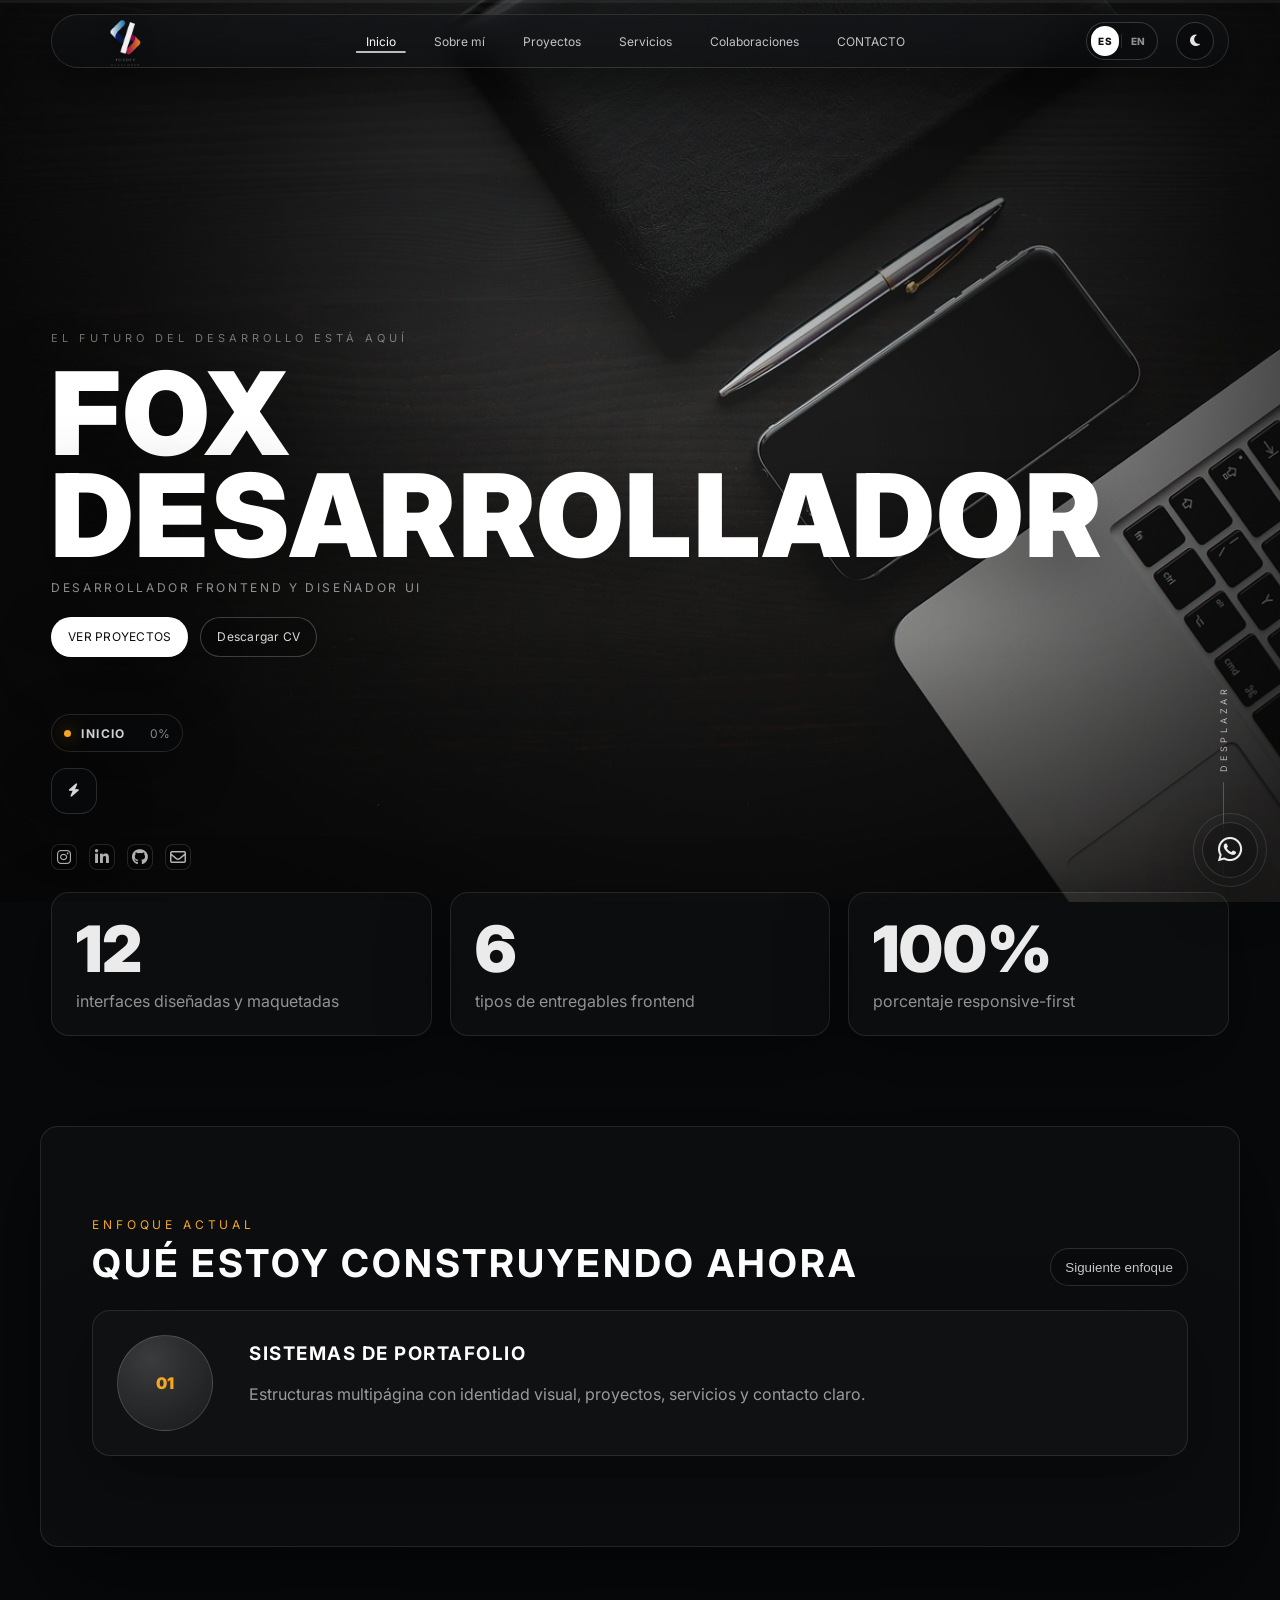
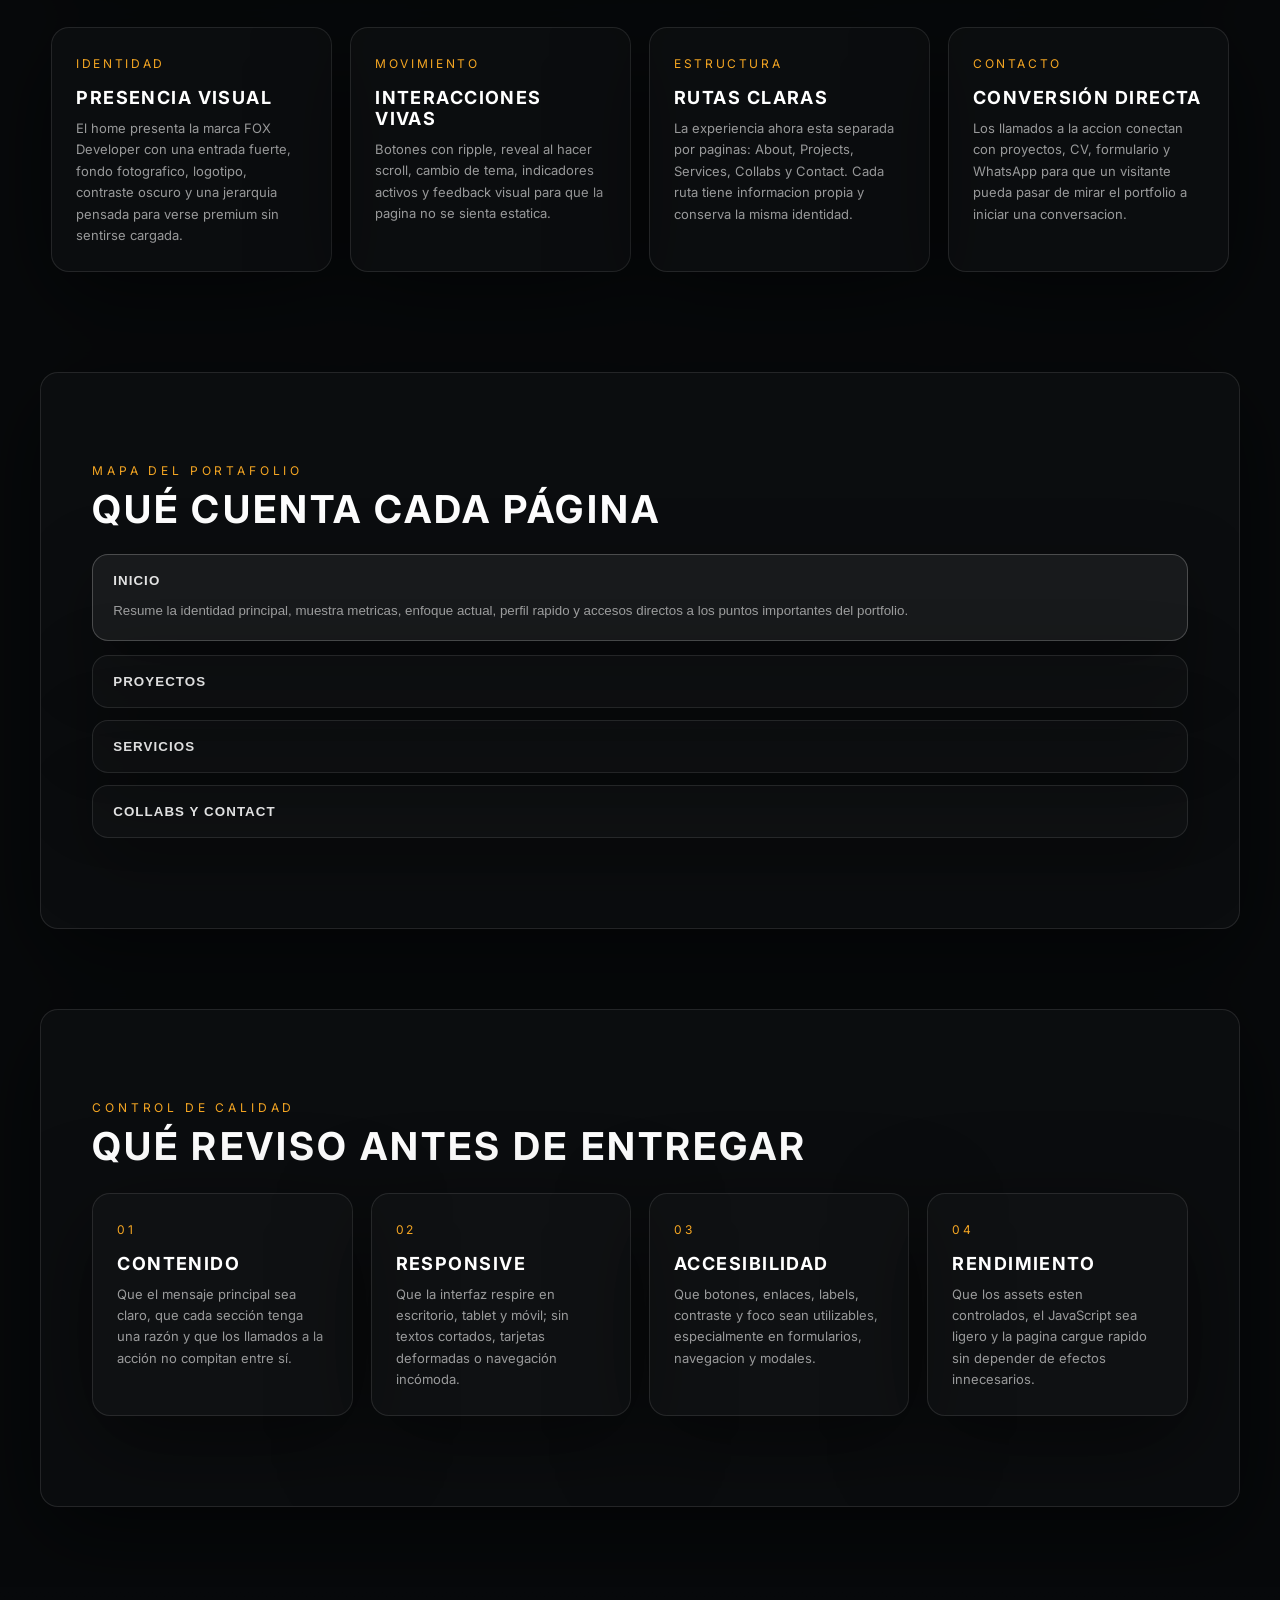
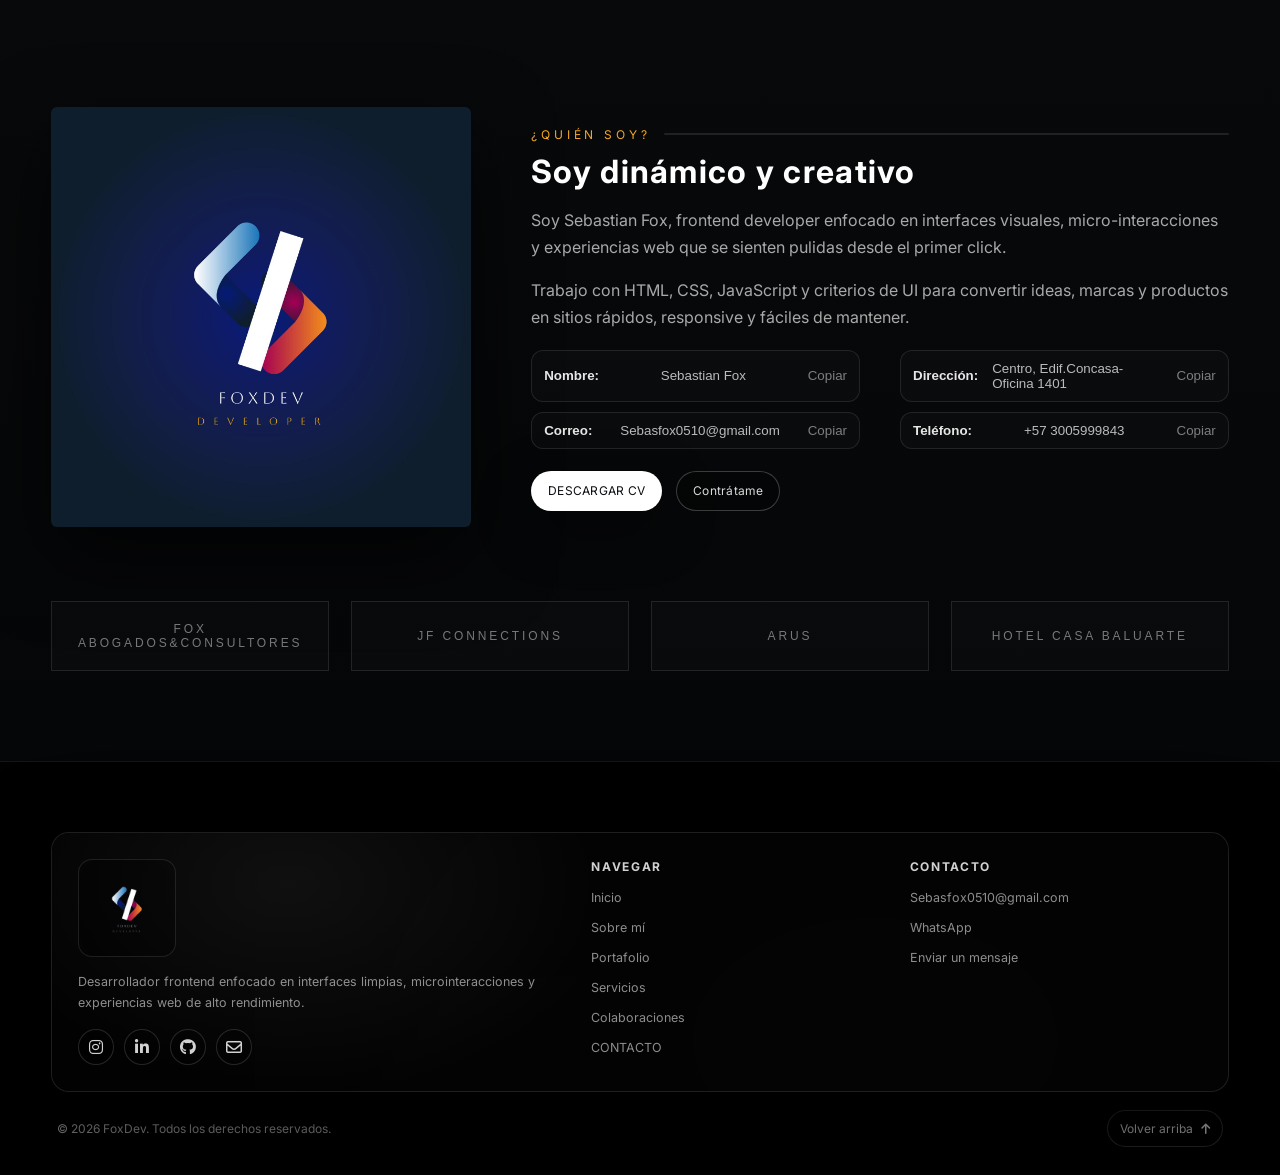
==== commit 923c4be4: "Actualizo diseño responsive de la pagina completa" ====
--- a/index.html
+++ b/index.html
@@ -15,9 +15,9 @@
     <link rel="preconnect" href="https://fonts.gstatic.com" crossorigin>
     <link href="https://fonts.googleapis.com/css2?family=Inter:wght@300;400;500;600;700;800;900&display=swap" rel="stylesheet">
     <link rel="stylesheet" href="https://cdnjs.cloudflare.com/ajax/libs/font-awesome/6.5.0/css/all.min.css">
-    <link rel="stylesheet" href="assets/css/main.css">
+    <link rel="stylesheet" href="assets/css/main.css?v=20260727-responsive2">
     <script src="assets/js/i18n.js" defer></script>
-    <script src="assets/js/main.js" defer></script>
+    <script src="assets/js/main.js?v=20260727-responsive" defer></script>
 </head>
 <body>
     <div class="app" id="top">
--- a/assets/css/main.css
+++ b/assets/css/main.css
@@ -4211,3 +4211,256 @@
         opacity: 0;
     }
 }
+
+/* ===== Responsive hardening: same design, flexible dimensions ===== */
+img,
+svg,
+video,
+canvas {
+    max-width: 100%;
+}
+
+.hero-content,
+.page-hero-copy,
+.page-hero-media,
+.service-estimator,
+.about-content,
+.about-image,
+.ct-left,
+.ct-right,
+.info-card,
+.case-card,
+.metric-card,
+.focus-board,
+.collab-panel,
+.isec-card,
+.flow-card,
+.sb-card {
+    min-width: 0;
+}
+
+@media (max-width: 980px) {
+    .page-hero {
+        grid-template-columns: minmax(0, 1fr);
+        padding-block: clamp(4.5rem, 10vw, 6rem);
+    }
+
+    .page-hero-media img {
+        min-height: clamp(18rem, 55vw, 26.25rem);
+    }
+
+    .isec-actions,
+    .flow-actions,
+    .sb-actions {
+        flex-wrap: wrap;
+    }
+}
+
+@media (max-width: 760px) {
+    :root {
+        --heroPadX: clamp(1rem, 5vw, 1.375rem);
+    }
+
+    .topbar {
+        padding: .625rem var(--heroPadX);
+    }
+
+    .nav-pill {
+        height: auto;
+        min-height: 3.375rem;
+        gap: .5rem;
+        padding: .5rem .625rem;
+    }
+
+    .logo {
+        flex: 0 0 auto;
+        padding: 0 .25rem;
+    }
+
+    .logo-img {
+        height: 4.75rem;
+    }
+
+    .nav {
+        flex: 1 1 auto;
+        min-width: 0;
+    }
+
+    .hero {
+        min-height: calc(100svh - 4.625rem);
+        padding-block: 1.5rem 5.5rem;
+    }
+
+    .hero-content {
+        width: 100%;
+        max-width: 100%;
+        padding-top: 2rem;
+    }
+
+    .headline {
+        max-width: 100%;
+        font-size: clamp(2.15rem, 10.5vw, 4.75rem);
+        line-height: .9;
+        letter-spacing: .01em;
+    }
+
+    .kicker {
+        max-width: 100%;
+        font-size: .625rem;
+        letter-spacing: .28em;
+        line-height: 1.6;
+    }
+
+    .subline {
+        max-width: 100%;
+        font-size: .625rem;
+        letter-spacing: .16em;
+        line-height: 1.6;
+    }
+
+    .btn {
+        min-height: 2.75rem;
+        height: auto;
+        padding-block: .625rem;
+    }
+
+    .section,
+    .about-section,
+    .pf2-section,
+    .ct-section,
+    .isec,
+    .flow,
+    .sb {
+        padding-block: clamp(4rem, 14vw, 5.5rem);
+    }
+
+    .page-hero {
+        min-height: auto;
+        gap: 2rem;
+        padding-block: 4.5rem 4rem;
+    }
+
+    .page-title {
+        max-width: 100%;
+        font-size: clamp(2rem, 9.8vw, 3.75rem);
+        overflow-wrap: anywhere;
+    }
+
+    .page-lead {
+        line-height: 1.65;
+    }
+
+    .portfolio-panel,
+    .project-lab {
+        padding-block: clamp(3.5rem, 12vw, 5rem);
+    }
+
+    .portfolio-panel {
+        margin-bottom: 3rem;
+    }
+
+    .info-grid,
+    .case-grid,
+    .metrics-strip {
+        padding-bottom: 4rem;
+    }
+
+    .service-estimator,
+    .info-card,
+    .case-card,
+    .metric-card,
+    .collab-panel,
+    .ct-left,
+    .ct-right,
+    .isec-card,
+    .flow-card,
+    .sb-card {
+        padding: 1.125rem;
+    }
+
+    .panel-head,
+    .isec-head,
+    .flow-head,
+    .sb-head {
+        gap: 1rem;
+    }
+
+    .flow-item,
+    .flow-stat {
+        gap: .75rem;
+        flex-wrap: wrap;
+    }
+
+    .sb-row {
+        grid-template-columns: minmax(3.5rem, .7fr) minmax(4.5rem, 1fr) 2.75rem;
+        gap: .5rem;
+    }
+
+    .ft-top {
+        padding: 1.125rem;
+    }
+}
+
+@media (max-width: 420px) {
+    :root {
+        --heroPadX: .875rem;
+    }
+
+    .topbar {
+        padding-block: .5rem;
+    }
+
+    .nav-pill {
+        gap: .375rem;
+        padding-inline: .5rem;
+    }
+
+    .logo {
+        padding: 0;
+    }
+
+    .logo-img {
+        height: 4rem;
+    }
+
+    .nav-link {
+        padding: .625rem .375rem;
+        font-size: .625rem;
+    }
+
+    .headline {
+        font-size: clamp(2rem, 10.25vw, 2.75rem);
+    }
+
+    .cta-row {
+        gap: .625rem;
+    }
+
+    .cta-row .btn {
+        flex: 1 1 8rem;
+    }
+
+    .bottom-left,
+    .SocialLinks--compact {
+        gap: .625rem;
+    }
+
+    .page-title {
+        font-size: clamp(1.85rem, 9.4vw, 2.5rem);
+    }
+
+    .panel-title,
+    .isec-title,
+    .flow-title,
+    .sb-title {
+        overflow-wrap: anywhere;
+    }
+
+    .estimate-result,
+    .flow-map-top,
+    .flow-card-top,
+    .sb-card-top {
+        align-items: flex-start;
+        flex-direction: column;
+    }
+}
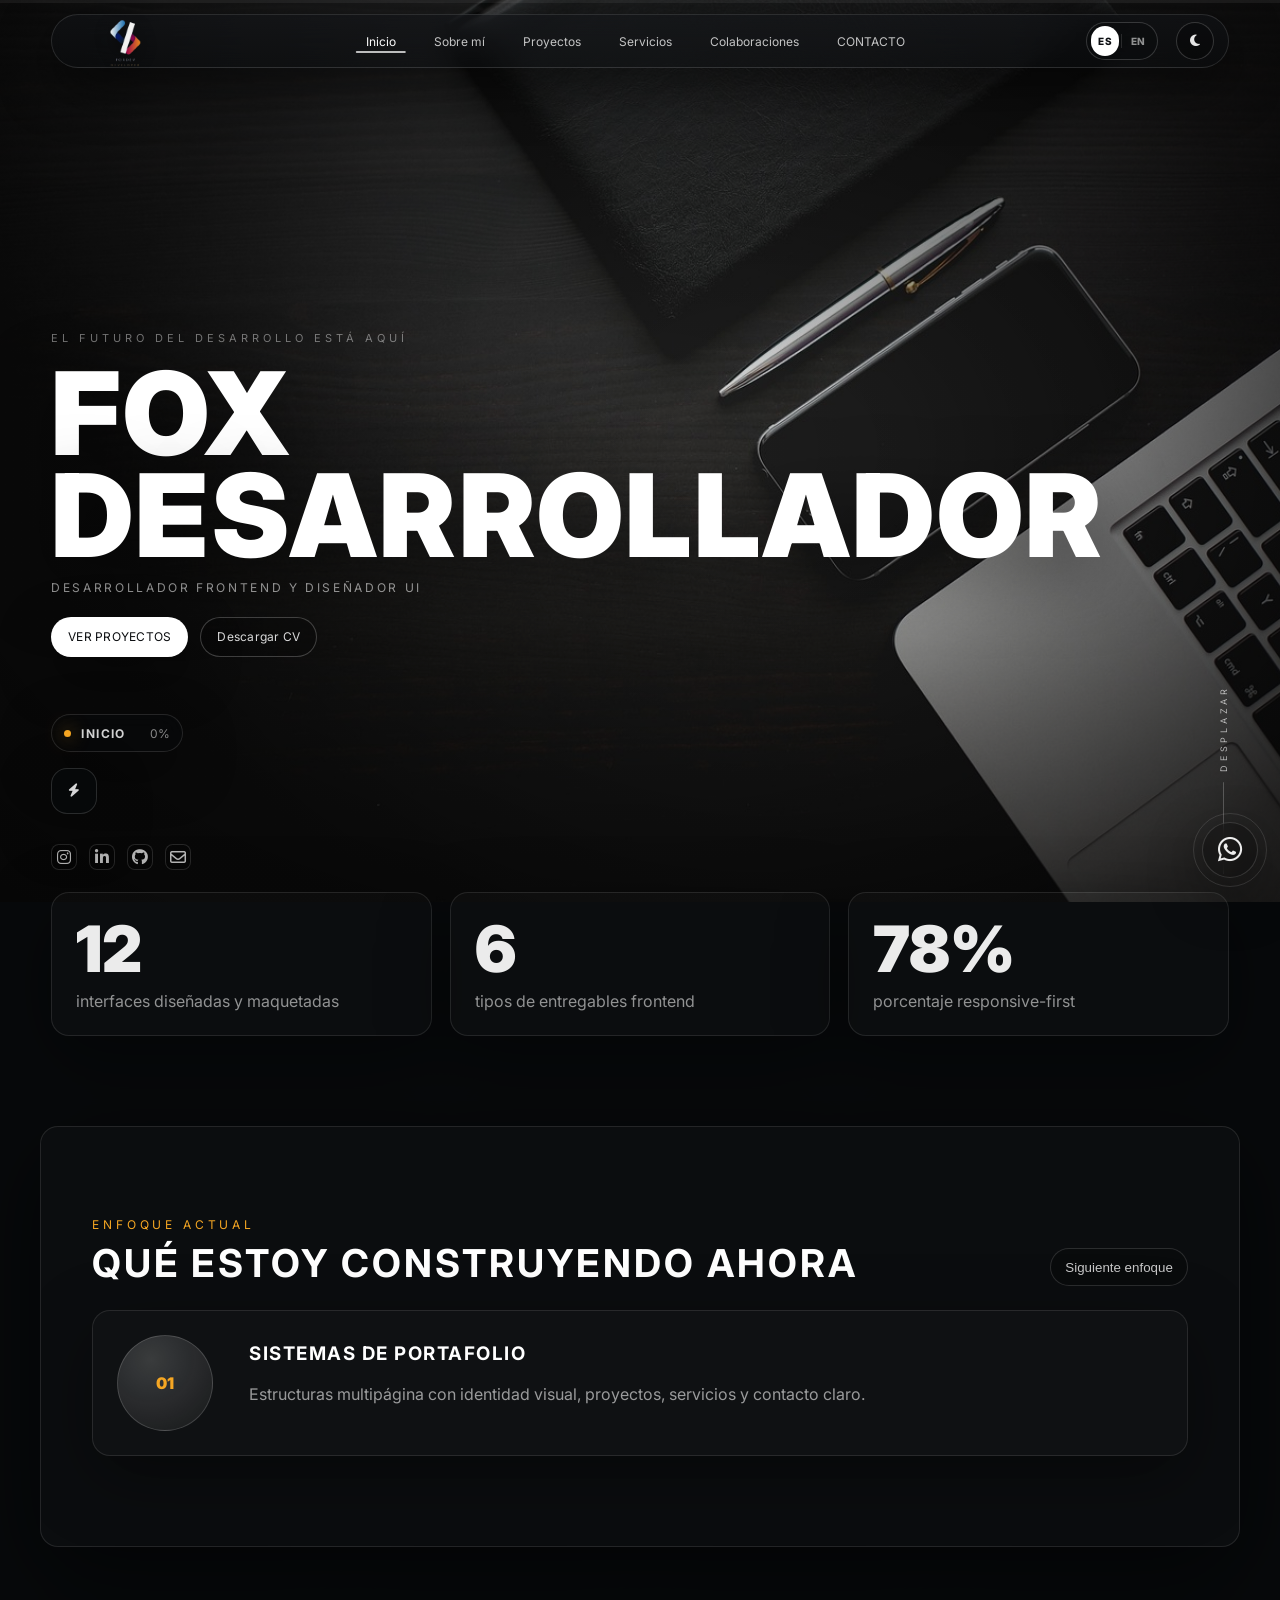
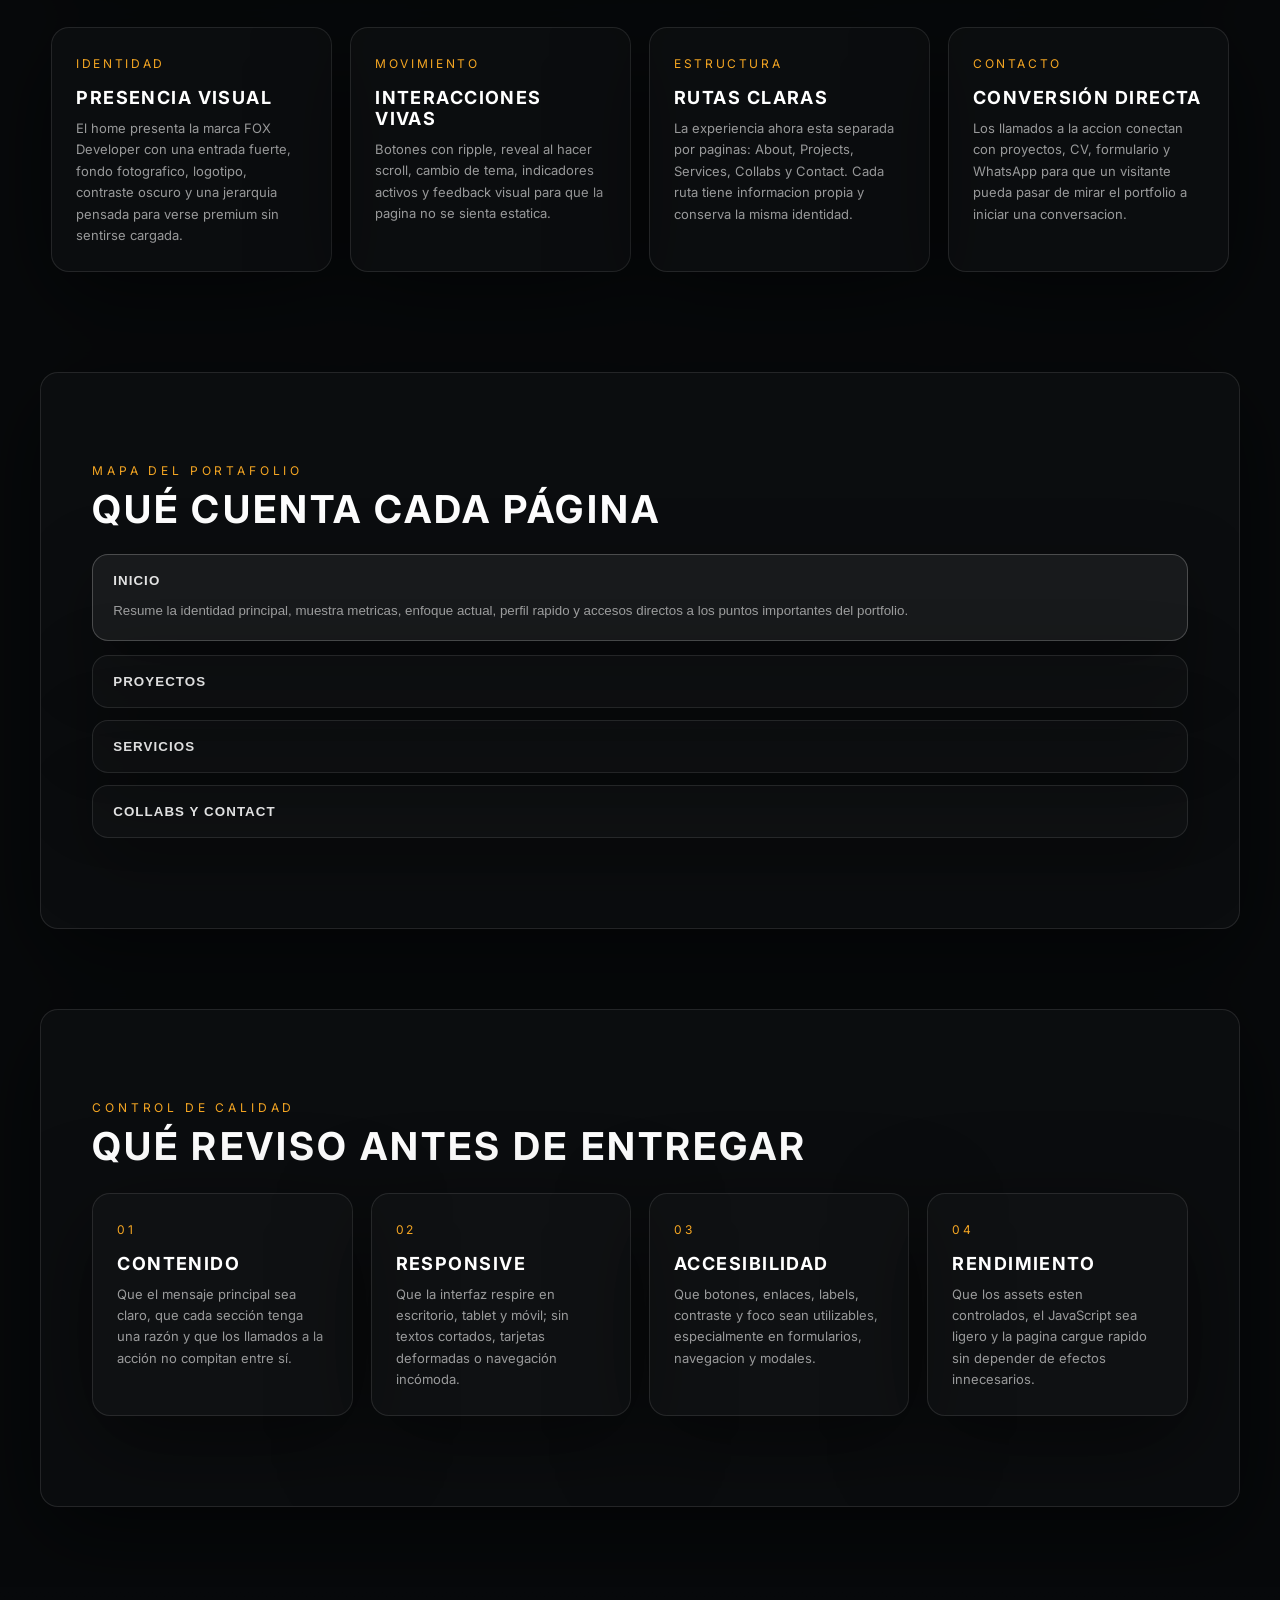
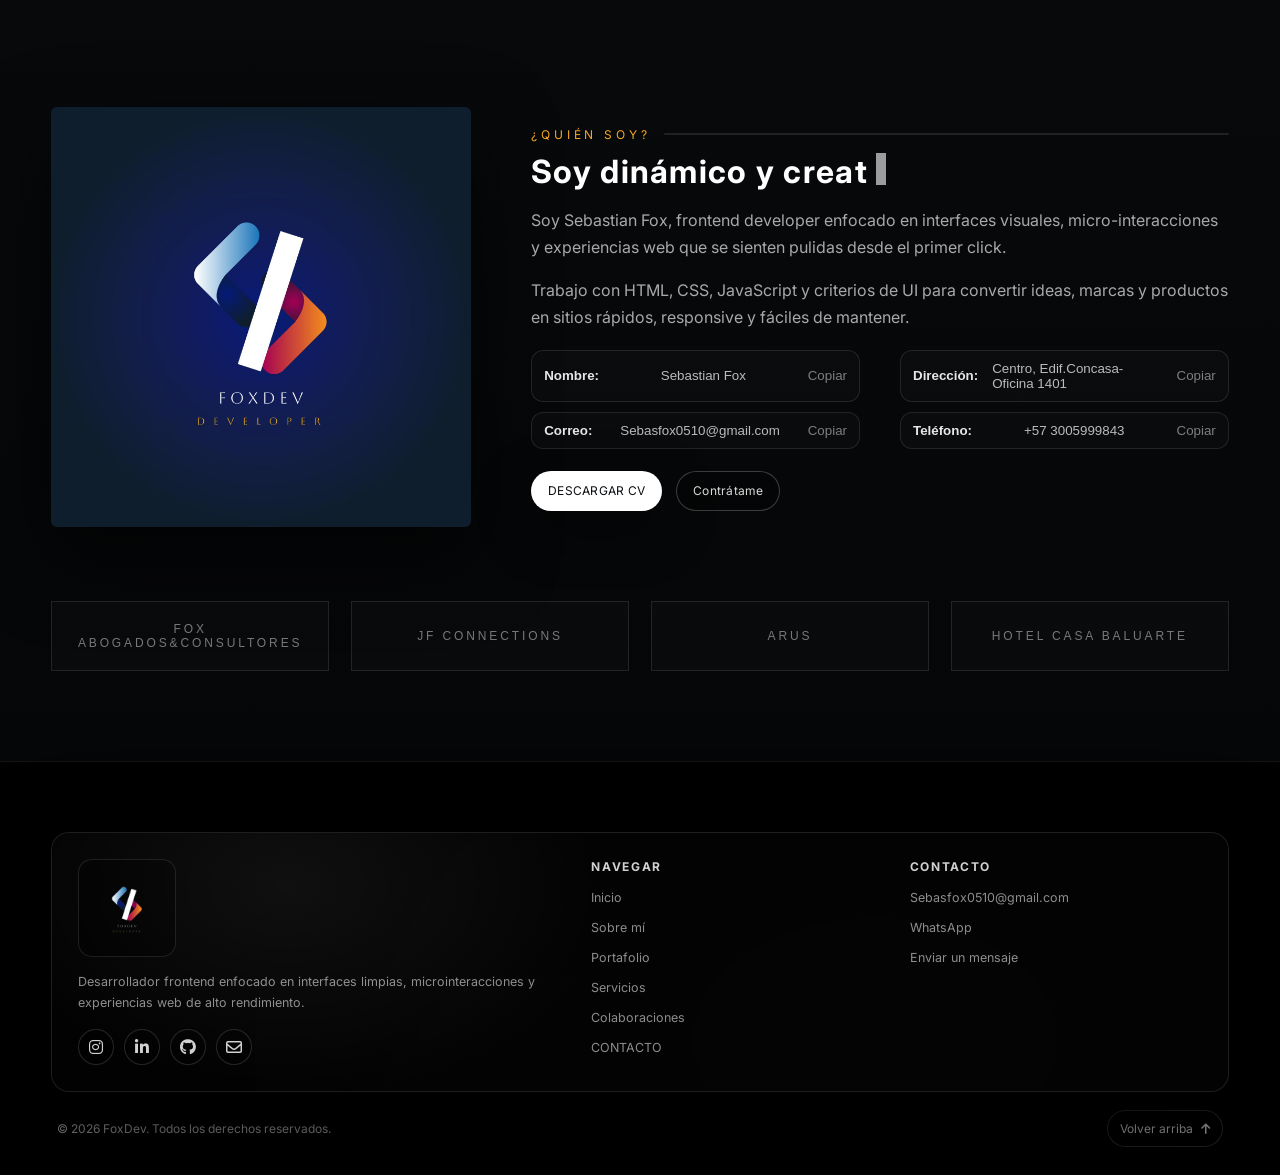
==== commit cd7dff81: "Actualizo diseño responsive de la pagina completa y analitica en vivo" ====
--- a/index.html
+++ b/index.html
@@ -16,8 +16,8 @@
     <link href="https://fonts.googleapis.com/css2?family=Inter:wght@300;400;500;600;700;800;900&display=swap" rel="stylesheet">
     <link rel="stylesheet" href="https://cdnjs.cloudflare.com/ajax/libs/font-awesome/6.5.0/css/all.min.css">
     <link rel="stylesheet" href="assets/css/main.css?v=20260727-responsive2">
-    <script src="assets/js/i18n.js" defer></script>
-    <script src="assets/js/main.js?v=20260727-responsive" defer></script>
+    <script src="assets/js/i18n.js?v=20260727-analytics" defer></script>
+    <script src="assets/js/main.js?v=20260727-analytics" defer></script>
 </head>
 <body>
     <div class="app" id="top">
